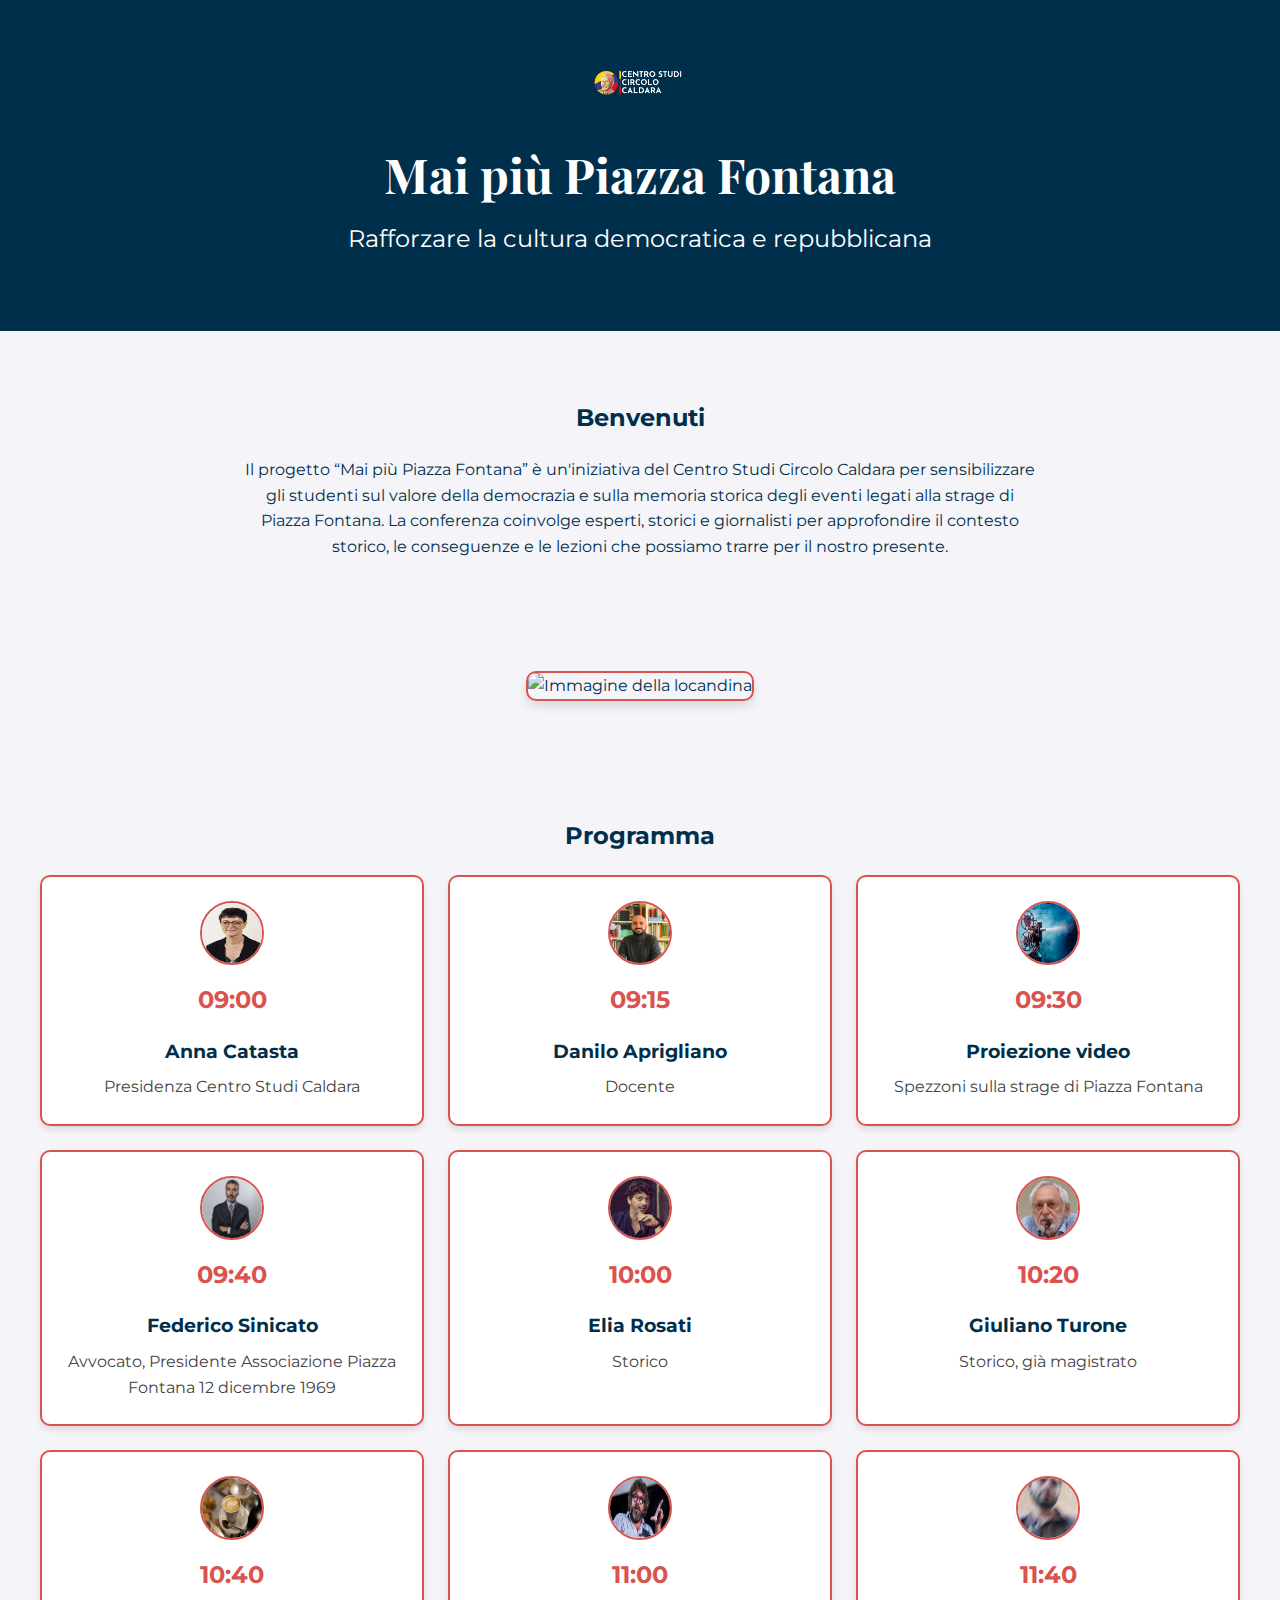
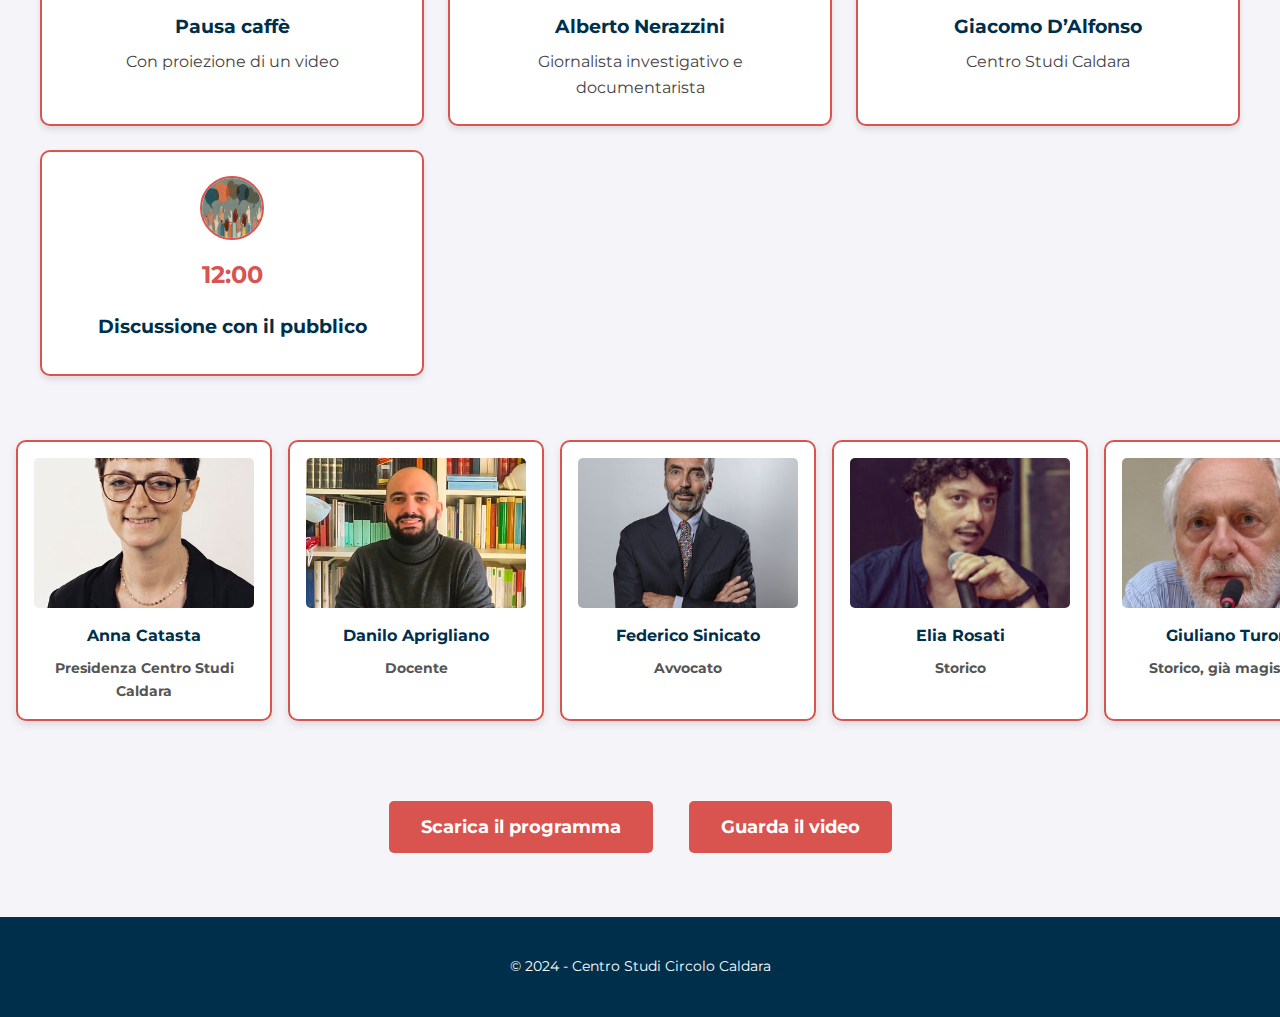
==== docs/index.html @ fbbfc755 "carousel" ====
<!DOCTYPE html>
<html lang="it">
<head>
    <meta charset="UTF-8">
    <meta name="viewport" content="width=device-width, initial-scale=1.0">
    <title>Mai più Piazza Fontana</title>
    <link href="https://fonts.googleapis.com/css2?family=Montserrat:wght@400;700&family=Playfair+Display:wght@400;700&display=swap" rel="stylesheet">
    <link rel="stylesheet" href="style.css">
	<!-- Open Graph Metadata -->
	<meta property="og:title" content="Mai più Piazza Fontana">
	<meta property="og:description" content="Un progetto per rafforzare la memoria storica e la cultura democratica.">
	<meta property="og:image" content="images/immagine%20locandina.png">
	<meta property="og:url" content="https://tuosito.github.io/maipiupiazzafontana/">
	<meta property="og:type" content="website">

	<!-- Twitter Card Metadata -->
	<meta name="twitter:card" content="summary_large_image">
	<meta name="twitter:title" content="Mai più Piazza Fontana">
	<meta name="twitter:description" content="Un progetto per rafforzare la memoria storica e la cultura democratica.">
	<meta name="twitter:image" content="images/immagine%20locandina.png">
	<!-- Favicon -->
	<link rel="icon" href="images/icons/Favicon%20Generator/favicon.ico" type="image/x-icon">
	<link rel="icon" sizes="32x32" href="images/icons/Favicon%20Generator/favicon-32x32.png">
	<link rel="icon" sizes="16x16" href="images/icons/Favicon%20Generator/favicon-16x16.png">
	<link rel="apple-touch-icon" href="images/icons/Favicon%20Generator/apple-touch-icon.png">
	<link rel="manifest" href="images/icons/Favicon%20Generator/site.webmanifest">
</head>
<body>
    <header class="hero">
        <div class="hero-content">
            <a href="https://www.circolocaldara.it/" target="_blank">
                <img src="images/logo-bianco.png" alt="Logo Circolo Caldara" class="logo">
            </a>
            <h1>Mai più Piazza Fontana</h1>
            <p>Rafforzare la cultura democratica e repubblicana</p>
        </div>
    </header>

    <main>
		<section class="introduction">
		    <h2>Benvenuti</h2>
		    <p>
		        Il progetto “Mai più Piazza Fontana” è un'iniziativa del Centro Studi Circolo Caldara 
		        per sensibilizzare gli studenti sul valore della democrazia e sulla memoria storica 
		        degli eventi legati alla strage di Piazza Fontana. La conferenza coinvolge esperti, 
		        storici e giornalisti per approfondire il contesto storico, le conseguenze e le lezioni 
		        che possiamo trarre per il nostro presente.
		    </p>
		</section>

		<section class="locandina-section">
		    <div class="locandina-container">
		        <img src="images/immagine%20locandina.png" alt="Immagine della locandina" class="locandina">
		    </div>
		</section>

		<section class="programma-section">
		    <h2>Programma</h2>
		    <div class="programma-grid">
		        <div class="programma-item">
		            <img src="images/icons/anna-catasta.jpg" alt="Anna Catasta" class="programma-icon">
		            <div class="ora">09:00</div>
		            <strong>Anna Catasta</strong>
		            <p>Presidenza Centro Studi Caldara</p>
		        </div>
		        <div class="programma-item">
		            <img src="images/icons/danilo-aprigliano.jpg" alt="Danilo Aprigliano" class="programma-icon">
		            <div class="ora">09:15</div>
		            <strong>Danilo Aprigliano</strong>
		            <p>Docente</p>
		        </div>
		        <div class="programma-item">
		            <img src="images/icons/proiezione video.jpg" alt="Proiezione video" class="programma-icon">
		            <div class="ora">09:30</div>
		            <strong>Proiezione video</strong>
		            <p>Spezzoni sulla strage di Piazza Fontana</p>
		        </div>
		        <div class="programma-item">
		            <img src="images/icons/federico-sinicato.jpg" alt="Federico Sinicato" class="programma-icon">
		            <div class="ora">09:40</div>
		            <strong>Federico Sinicato</strong>
		            <p>Avvocato, Presidente Associazione Piazza Fontana 12 dicembre 1969</p>
		        </div>
		        <div class="programma-item">
		            <img src="images/icons/elia-rosati.jpeg" alt="Elia Rosati" class="programma-icon">
		            <div class="ora">10:00</div>
		            <strong>Elia Rosati</strong>
		            <p>Storico</p>
		        </div>
		        <div class="programma-item">
		            <img src="images/icons/giuliano-turone.png" alt="Giuliano Turone" class="programma-icon">
		            <div class="ora">10:20</div>
		            <strong>Giuliano Turone</strong>
		            <p>Storico, già magistrato</p>
		        </div>
		        <div class="programma-item">
		            <img src="images/icons/pausa-caffè.webp" alt="Pausa caffè" class="programma-icon">
		            <div class="ora">10:40</div>
		            <strong>Pausa caffè</strong>
		            <p>Con proiezione di un video</p>
		        </div>
		        <div class="programma-item">
		            <img src="images/icons/alberto-nerazzini.jpg" alt="Alberto Nerazzini" class="programma-icon">
		            <div class="ora">11:00</div>
		            <strong>Alberto Nerazzini</strong>
		            <p>Giornalista investigativo e documentarista</p>
		        </div>
		        <div class="programma-item">
		            <img src="images/icons/giacomo-dalfonso.jpg" alt="Giacomo D’Alfonso" class="programma-icon">
		            <div class="ora">11:40</div>
		            <strong>Giacomo D’Alfonso</strong>
		            <p>Centro Studi Caldara</p>
		        </div>
		        <div class="programma-item">
		            <img src="images/icons/discussione.jpg" alt="Discussione con il pubblico" class="programma-icon">
		            <div class="ora">12:00</div>
		            <strong>Discussione con il pubblico</strong>
		        </div>
		    </div>
		</section>
		
		<div class="scroll-stack" id="carousel">
		  <div class="item">
		    <figure>
		      <img src="images/icons/anna-catasta.jpg" alt="Anna Catasta">
		      <figcaption>
		        Anna Catasta<br><span>Presidenza Centro Studi Caldara</span>
		        <p class="bio">Attiva promotrice di iniziative culturali, è impegnata nella memoria storica e nella valorizzazione del patrimonio democratico. È presidente del Centro Studi Caldara, dove coordina progetti educativi legati ai valori costituzionali.</p>
		      </figcaption>
		    </figure>
		  </div>
		  <div class="item">
		    <figure>
		      <img src="images/icons/danilo-aprigliano.jpg" alt="Danilo Aprigliano">
		      <figcaption>
		        Danilo Aprigliano<br><span>Docente</span>
		        <p class="bio">Autore, insegnante e specialista in Web & Digital Humanities. Ha conseguito un dottorato in Filologia Romanza e un master in Public History. Collabora con la Fondazione Giangiacomo Feltrinelli nel settore del web e dell’istruzione digitale.</p>
		      </figcaption>
		    </figure>
		  </div>
		  <div class="item">
		    <figure>
		      <img src="images/icons/federico-sinicato.jpg" alt="Federico Sinicato">
		      <figcaption>
		        Federico Sinicato<br><span>Avvocato</span>
		        <p class="bio">Avvocato penalista e presidente dell'Associazione Piazza Fontana 12 dicembre 1969, impegnato nella difesa della memoria storica e nella sensibilizzazione sui diritti umani.</p>
		      </figcaption>
		    </figure>
		  </div>
		  <div class="item">
		    <figure>
		      <img src="images/icons/elia-rosati.jpeg" alt="Elia Rosati">
		      <figcaption>
		        Elia Rosati<br><span>Storico</span>
		        <p class="bio">Storico e ricercatore, specializzato nello studio dei movimenti politici italiani del Novecento, con un focus sul neofascismo e sull'estrema destra. Autore di saggi e analisi sui rischi per la democrazia.</p>
		      </figcaption>
		    </figure>
		  </div>
		  <div class="item">
		    <figure>
		      <img src="images/icons/giuliano-turone.png" alt="Giuliano Turone">
		      <figcaption>
		        Giuliano Turone<br><span>Storico, già magistrato</span>
		        <p class="bio">Ex magistrato e storico, noto per le sue indagini sul terrorismo e sulla criminalità organizzata. Autore di numerosi saggi sulla storia contemporanea italiana.</p>
		      </figcaption>
		    </figure>
		  </div>
		  <div class="item">
		    <figure>
		      <img src="images/icons/alberto-nerazzini.jpg" alt="Alberto Nerazzini">
		      <figcaption>
		        Alberto Nerazzini<br><span>Giornalista investigativo</span>
		        <p class="bio">Giornalista investigativo e documentarista, autore di inchieste su temi di cronaca, politica e società. Collaboratore di alcune delle principali testate italiane.</p>
		      </figcaption>
		    </figure>
		  </div>
		</div>

        <section class="cta-section">
            <a href="file/programma.pdf" class="button">Scarica il programma</a>
            <a href="videos/video-introduzione.mp4" class="button">Guarda il video</a>
        </section>
    </main>

    <footer>
        <p>&copy; 2024 - Centro Studi Circolo Caldara</p>
    </footer>
	<script src="scripts/carousel.js"></script>
</body>
</html>
---- docs/style.css ----
/* Global styles */
body {
    font-family: 'Montserrat', sans-serif;
    background-color: #F4F4F9;
    color: #002F4B;
    margin: 0;
    padding: 0;
    line-height: 1.6;
}

/* Hero Section */
.hero {
    background-color: #002F4B;
    color: white;
    text-align: center;
    padding: 4rem 1rem;
}

.hero-content {
    max-width: 800px;
    margin: 0 auto;
}

.logo {
    width: 100px;
    height: auto;
    margin-bottom: 1rem;
}

.hero h1 {
    font-size: 3rem;
    margin: 0.5rem 0;
    font-family: 'Playfair Display', serif;
}

.hero p {
    font-size: 1.5rem;
    margin: 0.5rem 0;
    font-weight: 400;
}

/* Introduction Section */
.introduction {
    text-align: center;
    padding: 3rem 1rem;
    max-width: 800px;
    margin: 0 auto;
}

/* Locandina Section */
.locandina-section {
    text-align: center;
    padding: 3rem 1rem;
}

.locandina {
    max-width: 350px;
    height: auto;
    border: 2px solid #D9534F;
    border-radius: 10px;
    box-shadow: 0 6px 10px rgba(0, 0, 0, 0.1);
}

/* Programma Section */
.programma-section {
    text-align: center;
    padding: 3rem 1rem;
    max-width: 1200px;
    margin: 0 auto;
}

.programma-grid {
    display: grid;
    grid-template-columns: repeat(auto-fit, minmax(300px, 1fr)); /* Box uniformi */
    gap: 1.5rem;
}

.programma-item {
    display: flex;
    align-items: center;
    flex-direction: column;
    background-color: #FFFFFF;
    padding: 1.5rem;
    border: 2px solid #D9534F;
    border-radius: 10px;
    box-shadow: 0 4px 6px rgba(0, 0, 0, 0.1);
    text-align: center;
}

.programma-icon {
    width: 60px;
    height: 60px;
    border-radius: 50%;
    margin-bottom: 1rem;
    border: 2px solid #D9534F;
}

.ora {
    font-size: 1.5rem;
    font-weight: bold;
    color: #D9534F;
    margin-bottom: 1rem;
}

.programma-item strong {
    display: block;
    font-size: 1.2rem;
    margin-bottom: 0.5rem;
}

.programma-item p {
    margin: 0;
    font-size: 1rem;
    color: #444;
}

/* CTA Section */
.cta-section {
    text-align: center;
    padding: 3rem 1rem;
}

.cta-section .button {
    display: inline-block;
    margin: 1rem;
    background-color: #D9534F;
    color: white;
    padding: 0.75rem 2rem;
    border-radius: 5px;
    font-weight: bold;
    text-decoration: none;
    font-size: 1.1rem;
    transition: background-color 0.3s;
}

.cta-section .button:hover {
    background-color: #C9302C;
}

/* Footer */
footer {
    background-color: #002F4B;
    color: white;
    text-align: center;
    padding: 1.5rem;
    font-size: 0.9rem;
}
@keyframes slide-in {
  from {
    transform: translateX(-100cqi) scale(0.75);
  }
}

.scroll-stack {
  display: flex;
  gap: 1rem; /* Riduce la distanza tra le cards */
  overflow-x: auto;
  scroll-snap-type: x mandatory;
  padding: 1rem;
  scroll-padding-inline: 1rem;
}

.scroll-stack .item {
  flex: 0 0 auto; /* Ogni card ha larghezza fissa */
  scroll-snap-align: start;
  background-color: #FFFFFF; /* Bianco per contrasto */
  border: 2px solid #D9534F; /* Bordo rosso in linea con la locandina */
  border-radius: 10px;
  box-shadow: 0 4px 8px rgba(0, 0, 0, 0.1); /* Leggera ombra per un effetto 3D */
  width: 220px;
  text-align: center;
  padding: 1rem;
}

.scroll-stack figure {
  margin: 0;
}

.scroll-stack img {
  width: 100%;
  height: 150px;
  object-fit: cover; /* Adatta l'immagine senza deformarla */
  border-radius: 5px;
  margin-bottom: 0.5rem;
}

.scroll-stack figcaption {
  font-size: 1rem;
  font-weight: bold;
  color: #002F4B; /* Blu scuro */
}

.scroll-stack figcaption {
  font-size: 1rem;
  font-weight: bold;
  color: #002F4B;
  position: relative; /* Necessario per posizionare la bio */
}

.scroll-stack figcaption span {
  display: block;
  font-size: 0.9rem;
  color: #555;
  margin-top: 0.5rem;
}

.scroll-stack figcaption .bio {
  display: none; /* Nascondi la bio di default */
  position: absolute;
  bottom: -80px; /* Posiziona la bio sotto il testo */
  left: 50%;
  transform: translateX(-50%);
  width: 100%;
  background-color: rgba(0, 47, 75, 0.9); /* Sfondo semitrasparente blu scuro */
  color: white;
  font-size: 0.8rem;
  padding: 0.5rem;
  border-radius: 5px;
  box-shadow: 0 4px 8px rgba(0, 0, 0, 0.2);
  opacity: 0;
  transition: opacity 0.3s ease, bottom 0.3s ease;
  z-index: 10;
}

.scroll-stack figcaption:hover .bio {
  display: block; /* Mostra la bio al passaggio del mouse */
  opacity: 1;
  bottom: -100px; /* Muove leggermente la bio per un effetto dinamico */
}
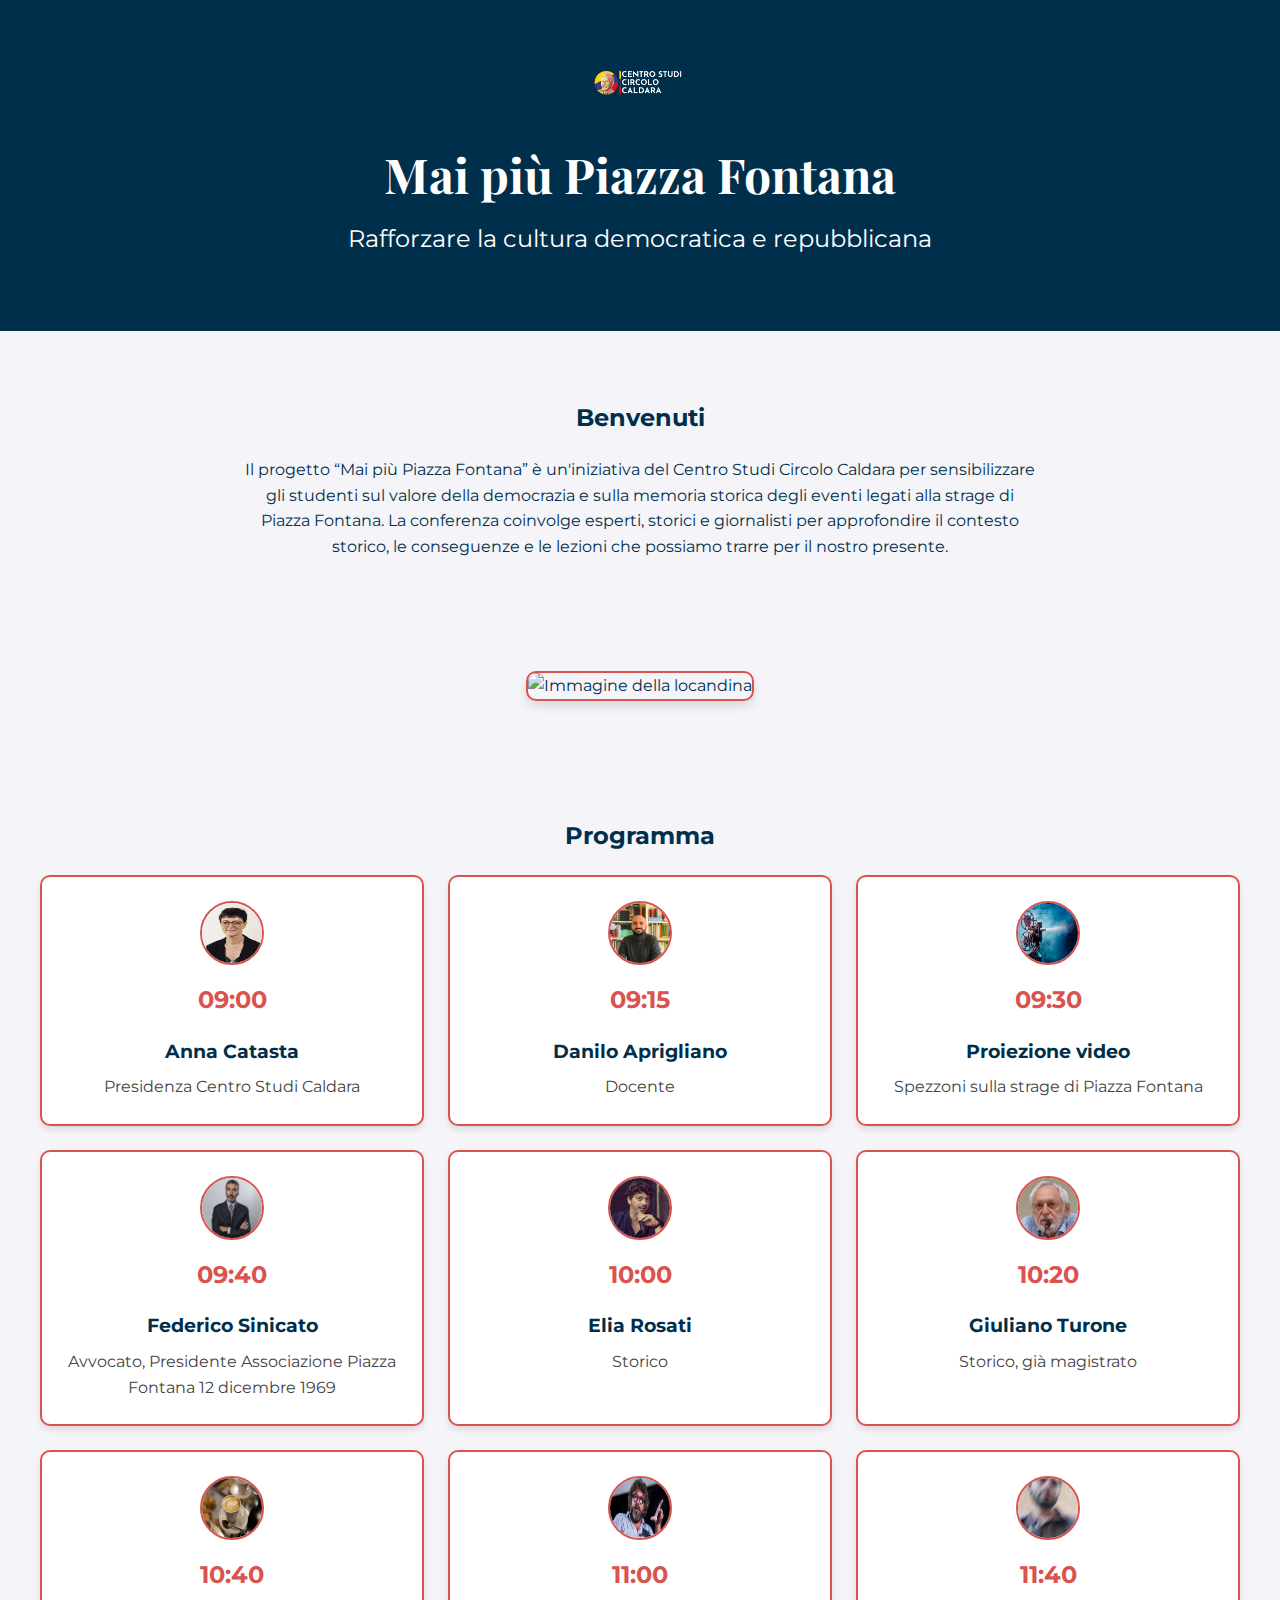
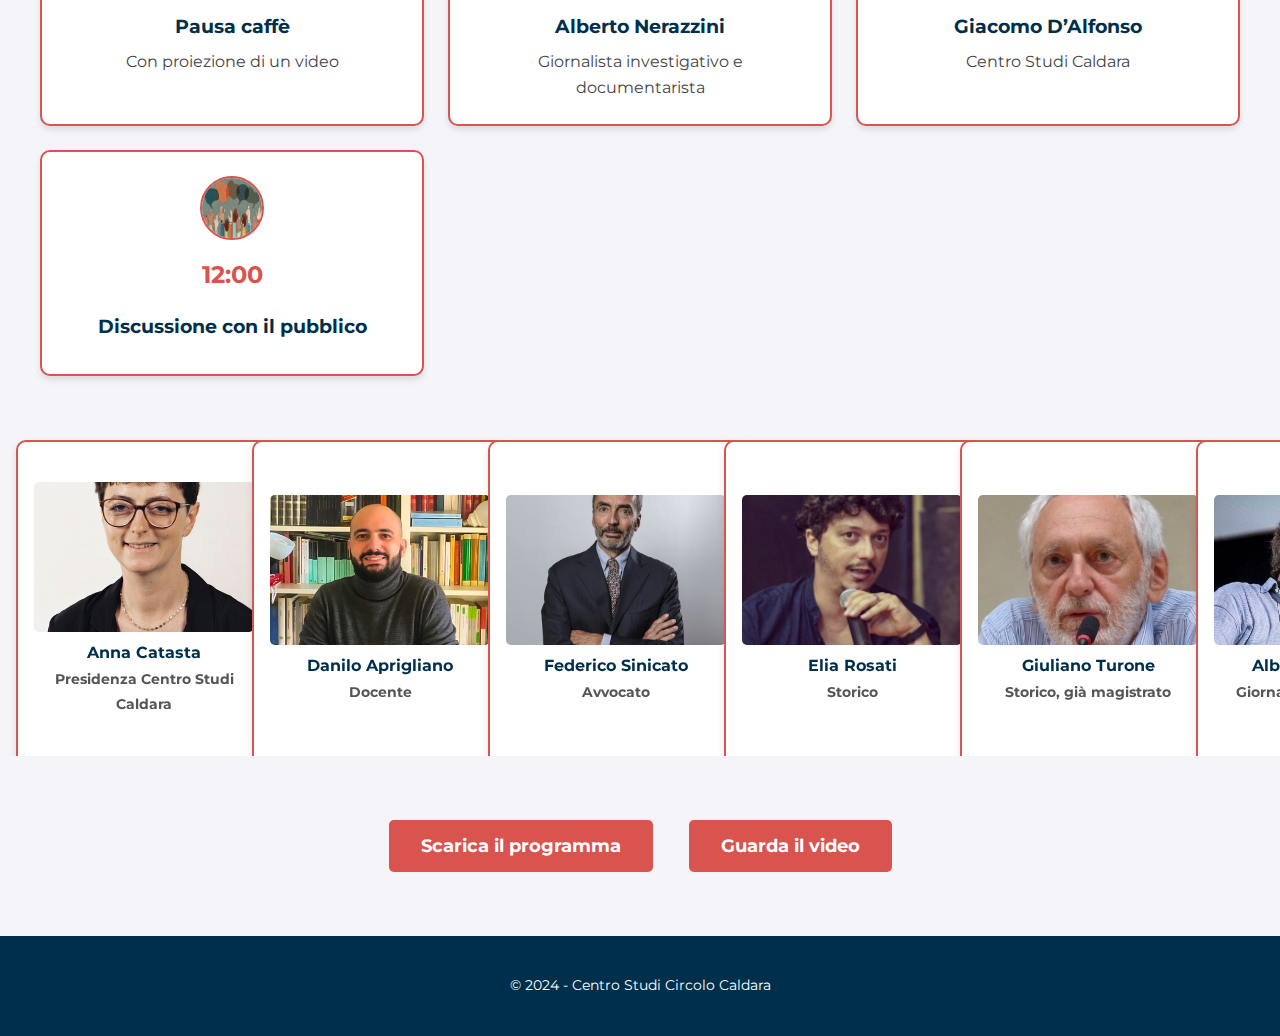
==== commit 19602919: "card rotate" ====
--- a/docs/index.html
+++ b/docs/index.html
@@ -121,58 +121,70 @@
 		
 		<div class="scroll-stack" id="carousel">
 		  <div class="item">
-		    <figure>
-		      <img src="images/icons/anna-catasta.jpg" alt="Anna Catasta">
-		      <figcaption>
-		        Anna Catasta<br><span>Presidenza Centro Studi Caldara</span>
-		        <p class="bio">Attiva promotrice di iniziative culturali, è impegnata nella memoria storica e nella valorizzazione del patrimonio democratico. È presidente del Centro Studi Caldara, dove coordina progetti educativi legati ai valori costituzionali.</p>
-		      </figcaption>
-		    </figure>
-		  </div>
-		  <div class="item">
-		    <figure>
-		      <img src="images/icons/danilo-aprigliano.jpg" alt="Danilo Aprigliano">
-		      <figcaption>
-		        Danilo Aprigliano<br><span>Docente</span>
-		        <p class="bio">Autore, insegnante e specialista in Web & Digital Humanities. Ha conseguito un dottorato in Filologia Romanza e un master in Public History. Collabora con la Fondazione Giangiacomo Feltrinelli nel settore del web e dell’istruzione digitale.</p>
-		      </figcaption>
-		    </figure>
-		  </div>
-		  <div class="item">
-		    <figure>
-		      <img src="images/icons/federico-sinicato.jpg" alt="Federico Sinicato">
-		      <figcaption>
-		        Federico Sinicato<br><span>Avvocato</span>
-		        <p class="bio">Avvocato penalista e presidente dell'Associazione Piazza Fontana 12 dicembre 1969, impegnato nella difesa della memoria storica e nella sensibilizzazione sui diritti umani.</p>
-		      </figcaption>
-		    </figure>
-		  </div>
-		  <div class="item">
-		    <figure>
-		      <img src="images/icons/elia-rosati.jpeg" alt="Elia Rosati">
-		      <figcaption>
-		        Elia Rosati<br><span>Storico</span>
-		        <p class="bio">Storico e ricercatore, specializzato nello studio dei movimenti politici italiani del Novecento, con un focus sul neofascismo e sull'estrema destra. Autore di saggi e analisi sui rischi per la democrazia.</p>
-		      </figcaption>
-		    </figure>
-		  </div>
-		  <div class="item">
-		    <figure>
-		      <img src="images/icons/giuliano-turone.png" alt="Giuliano Turone">
-		      <figcaption>
-		        Giuliano Turone<br><span>Storico, già magistrato</span>
-		        <p class="bio">Ex magistrato e storico, noto per le sue indagini sul terrorismo e sulla criminalità organizzata. Autore di numerosi saggi sulla storia contemporanea italiana.</p>
-		      </figcaption>
-		    </figure>
-		  </div>
-		  <div class="item">
-		    <figure>
-		      <img src="images/icons/alberto-nerazzini.jpg" alt="Alberto Nerazzini">
-		      <figcaption>
-		        Alberto Nerazzini<br><span>Giornalista investigativo</span>
-		        <p class="bio">Giornalista investigativo e documentarista, autore di inchieste su temi di cronaca, politica e società. Collaboratore di alcune delle principali testate italiane.</p>
-		      </figcaption>
-		    </figure>
+		    <div class="card">
+		      <div class="card-front">
+		        <img src="images/icons/anna-catasta.jpg" alt="Anna Catasta">
+		        <p>Anna Catasta<br><span>Presidenza Centro Studi Caldara</span></p>
+		      </div>
+		      <div class="card-back">
+		        <p>Anna Catasta è attiva promotrice di iniziative culturali, impegnata nella memoria storica e nella valorizzazione del patrimonio democratico. Presidente del Centro Studi Caldara.</p>
+		      </div>
+		    </div>
+		  </div>
+		  <div class="item">
+		    <div class="card">
+		      <div class="card-front">
+		        <img src="images/icons/danilo-aprigliano.jpg" alt="Danilo Aprigliano">
+		        <p>Danilo Aprigliano<br><span>Docente</span></p>
+		      </div>
+		      <div class="card-back">
+		        <p>Autore, insegnante e specialista in Web & Digital Humanities. Ha conseguito un dottorato in Filologia Romanza e un master in Public History.</p>
+		      </div>
+		    </div>
+		  </div>
+		  <div class="item">
+		    <div class="card">
+		      <div class="card-front">
+		        <img src="images/icons/federico-sinicato.jpg" alt="Federico Sinicato">
+		        <p>Federico Sinicato<br><span>Avvocato</span></p>
+		      </div>
+		      <div class="card-back">
+		        <p>Avvocato penalista e presidente dell'Associazione Piazza Fontana 12 dicembre 1969, impegnato nella difesa della memoria storica e nella sensibilizzazione sui diritti umani.</p>
+		      </div>
+		    </div>
+		  </div>
+		  <div class="item">
+		    <div class="card">
+		      <div class="card-front">
+		        <img src="images/icons/elia-rosati.jpeg" alt="Elia Rosati">
+		        <p>Elia Rosati<br><span>Storico</span></p>
+		      </div>
+		      <div class="card-back">
+		        <p>Storico e ricercatore, specializzato nello studio dei movimenti politici italiani del Novecento, con un focus sul neofascismo e sull'estrema destra. Autore di saggi e analisi sui rischi per la democrazia.</p>
+		      </div>
+		    </div>
+		  </div>
+		  <div class="item">
+		    <div class="card">
+		      <div class="card-front">
+		        <img src="images/icons/giuliano-turone.png" alt="Giuliano Turone">
+		        <p>Giuliano Turone<br><span>Storico, già magistrato</span></p>
+		      </div>
+		      <div class="card-back">
+		        <p>Ex magistrato e storico, noto per le sue indagini sul terrorismo e sulla criminalità organizzata. Autore di numerosi saggi sulla storia contemporanea italiana.</p>
+		      </div>
+		    </div>
+		  </div>
+		  <div class="item">
+		    <div class="card">
+		      <div class="card-front">
+		        <img src="images/icons/alberto-nerazzini.jpg" alt="Alberto Nerazzini">
+		        <p>Alberto Nerazzini<br><span>Giornalista investigativo</span></p>
+		      </div>
+		      <div class="card-back">
+		        <p>Giornalista investigativo e documentarista, autore di inchieste su temi di cronaca, politica e società. Collaboratore di alcune delle principali testate italiane.</p>
+		      </div>
+		    </div>
 		  </div>
 		</div>
 
--- a/docs/style.css
+++ b/docs/style.css
@@ -160,70 +160,70 @@
   scroll-padding-inline: 1rem;
 }
 
-.scroll-stack .item {
-  flex: 0 0 auto; /* Ogni card ha larghezza fissa */
+.item {
+  flex: 0 0 auto;
   scroll-snap-align: start;
-  background-color: #FFFFFF; /* Bianco per contrasto */
-  border: 2px solid #D9534F; /* Bordo rosso in linea con la locandina */
+}
+
+.card {
+  position: relative;
+  width: 220px;
+  height: 300px;
+  perspective: 1000px; /* Aggiunge profondità 3D */
+}
+
+.card-front, .card-back {
+  position: absolute;
+  width: 100%;
+  height: 100%;
+  backface-visibility: hidden; /* Nasconde il lato posteriore */
   border-radius: 10px;
-  box-shadow: 0 4px 8px rgba(0, 0, 0, 0.1); /* Leggera ombra per un effetto 3D */
-  width: 220px;
+  box-shadow: 0 4px 8px rgba(0, 0, 0, 0.1);
+  display: flex;
+  flex-direction: column;
+  align-items: center;
+  justify-content: center;
   text-align: center;
   padding: 1rem;
-}
-
-.scroll-stack figure {
-  margin: 0;
-}
-
-.scroll-stack img {
+  transition: transform 0.6s ease-in-out;
+}
+
+.card-front {
+  background-color: #FFFFFF;
+  border: 2px solid #D9534F;
+}
+
+.card-front img {
   width: 100%;
   height: 150px;
-  object-fit: cover; /* Adatta l'immagine senza deformarla */
+  object-fit: cover;
   border-radius: 5px;
-  margin-bottom: 0.5rem;
-}
-
-.scroll-stack figcaption {
+}
+
+.card-front p {
   font-size: 1rem;
+  color: #002F4B;
   font-weight: bold;
-  color: #002F4B; /* Blu scuro */
-}
-
-.scroll-stack figcaption {
-  font-size: 1rem;
-  font-weight: bold;
-  color: #002F4B;
-  position: relative; /* Necessario per posizionare la bio */
-}
-
-.scroll-stack figcaption span {
-  display: block;
+  margin-top: 0.5rem;
+}
+
+.card-front span {
   font-size: 0.9rem;
   color: #555;
-  margin-top: 0.5rem;
-}
-
-.scroll-stack figcaption .bio {
-  display: none; /* Nascondi la bio di default */
-  position: absolute;
-  bottom: -80px; /* Posiziona la bio sotto il testo */
-  left: 50%;
-  transform: translateX(-50%);
-  width: 100%;
-  background-color: rgba(0, 47, 75, 0.9); /* Sfondo semitrasparente blu scuro */
+}
+
+.card-back {
+  background-color: #D9534F;
   color: white;
-  font-size: 0.8rem;
-  padding: 0.5rem;
-  border-radius: 5px;
-  box-shadow: 0 4px 8px rgba(0, 0, 0, 0.2);
-  opacity: 0;
-  transition: opacity 0.3s ease, bottom 0.3s ease;
-  z-index: 10;
-}
-
-.scroll-stack figcaption:hover .bio {
-  display: block; /* Mostra la bio al passaggio del mouse */
-  opacity: 1;
-  bottom: -100px; /* Muove leggermente la bio per un effetto dinamico */
+  transform: rotateY(180deg); /* Ruota di 180° */
+  border-radius: 10px;
+  padding: 1rem;
+}
+
+.card:hover .card-front {
+  transform: rotateY(180deg); /* Ruota il fronte verso il retro */
+}
+
+.card:hover .card-back {
+  transform: rotateY(0); /* Mostra il retro */
 }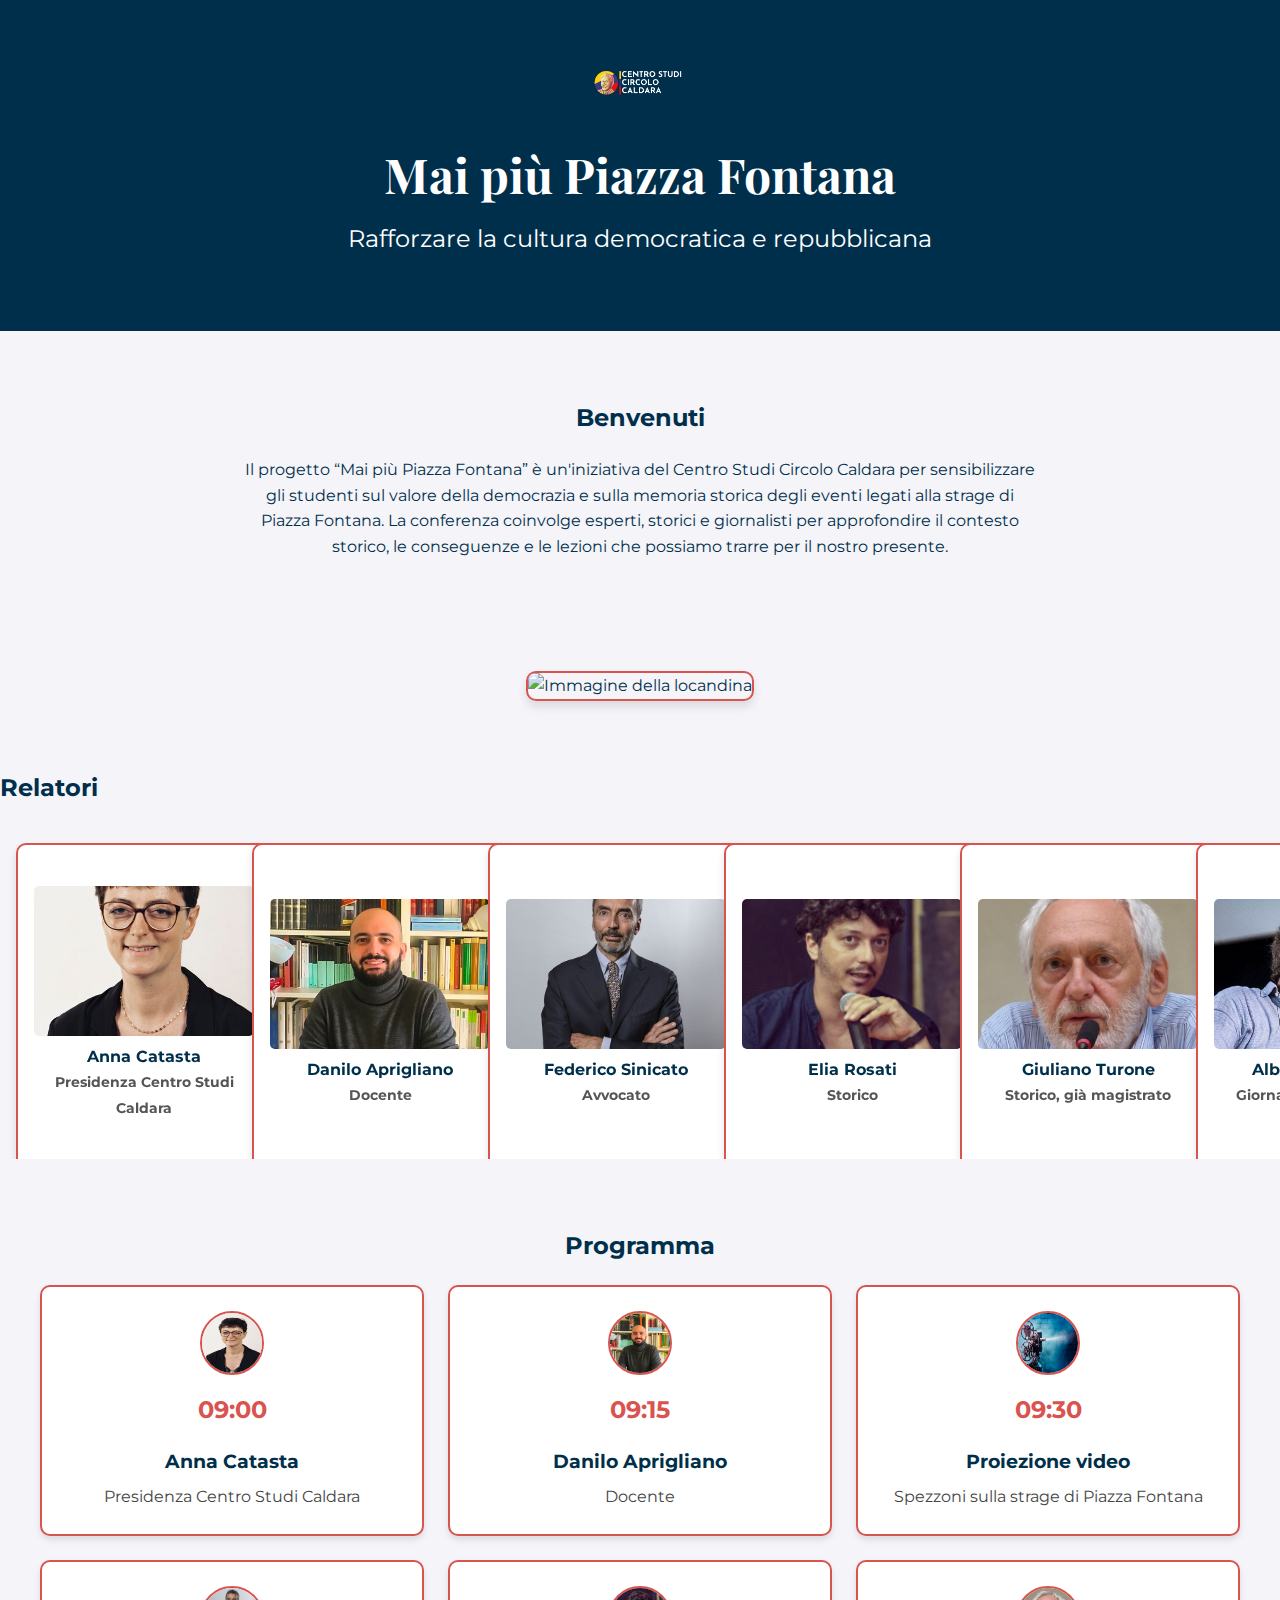
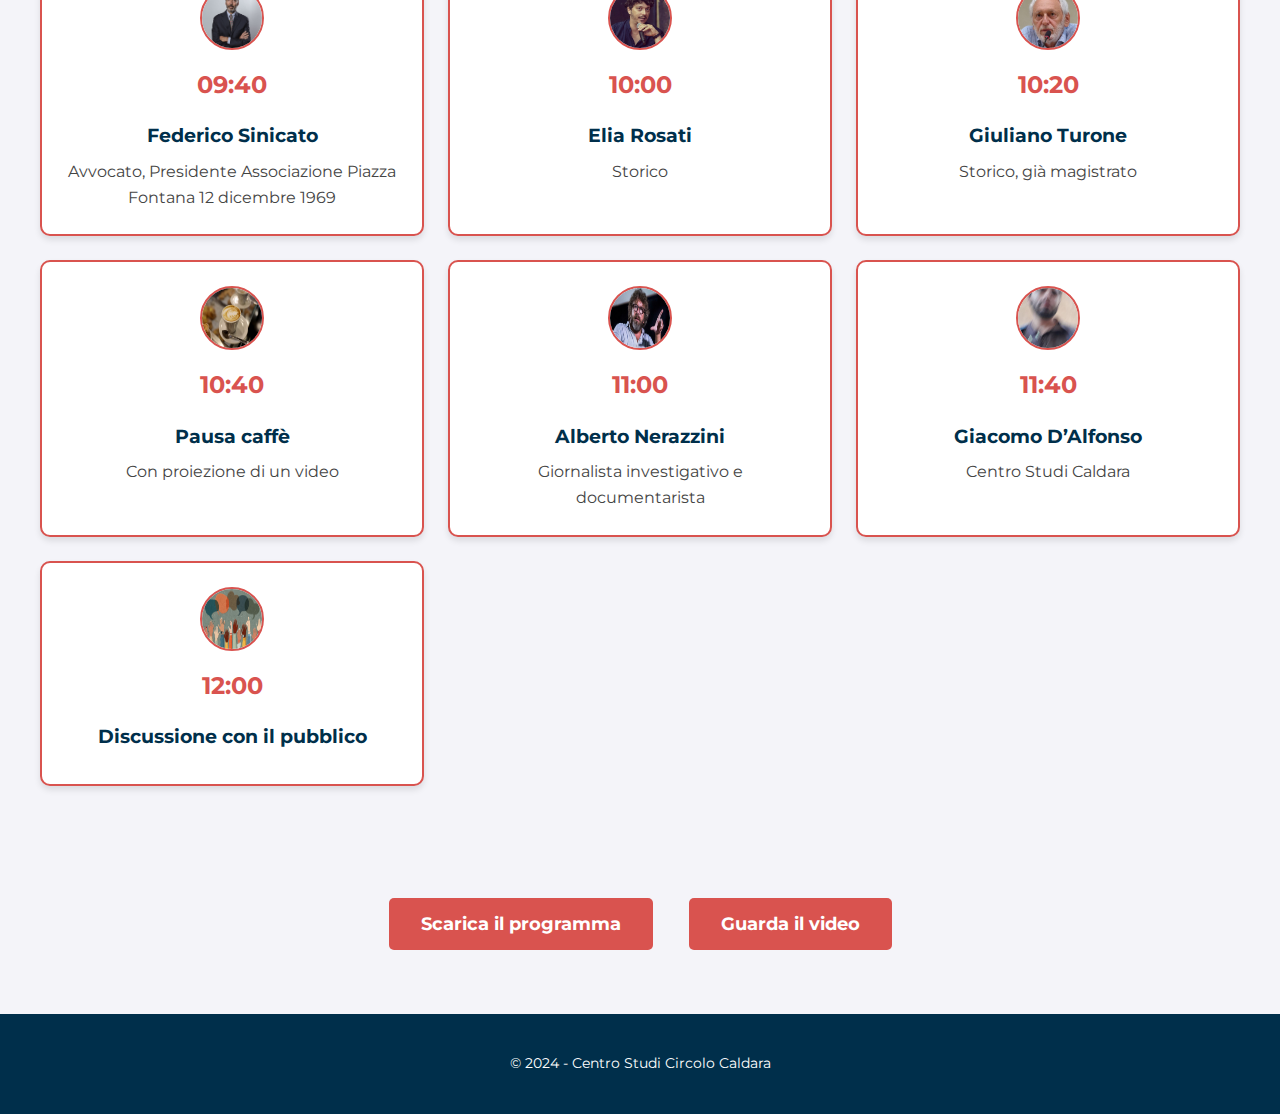
==== commit 41750ca7: "Update index.html" ====
--- a/docs/index.html
+++ b/docs/index.html
@@ -53,6 +53,77 @@
 		        <img src="images/immagine%20locandina.png" alt="Immagine della locandina" class="locandina">
 		    </div>
 		</section>
+		
+		<h2>Relatori</h2>
+		<div class="scroll-stack" id="carousel">
+		  <div class="item">
+		    <div class="card">
+		      <div class="card-front">
+		        <img src="images/icons/anna-catasta.jpg" alt="Anna Catasta">
+		        <p>Anna Catasta<br><span>Presidenza Centro Studi Caldara</span></p>
+		      </div>
+		      <div class="card-back">
+		        <p>Anna Catasta è attiva promotrice di iniziative culturali, impegnata nella memoria storica e nella valorizzazione del patrimonio democratico. Presidente del Centro Studi Caldara.</p>
+		      </div>
+		    </div>
+		  </div>
+		  <div class="item">
+		    <div class="card">
+		      <div class="card-front">
+		        <img src="images/icons/danilo-aprigliano.jpg" alt="Danilo Aprigliano">
+		        <p>Danilo Aprigliano<br><span>Docente</span></p>
+		      </div>
+		      <div class="card-back">
+		        <p>Autore, insegnante e specialista in Web & Digital Humanities. Ha conseguito un dottorato in Filologia Romanza e un master in Public History.</p>
+		      </div>
+		    </div>
+		  </div>
+		  <div class="item">
+		    <div class="card">
+		      <div class="card-front">
+		        <img src="images/icons/federico-sinicato.jpg" alt="Federico Sinicato">
+		        <p>Federico Sinicato<br><span>Avvocato</span></p>
+		      </div>
+		      <div class="card-back">
+		        <p>Avvocato penalista e presidente dell'Associazione Piazza Fontana 12 dicembre 1969, impegnato nella difesa della memoria storica e nella sensibilizzazione sui diritti umani.</p>
+		      </div>
+		    </div>
+		  </div>
+		  <div class="item">
+		    <div class="card">
+		      <div class="card-front">
+		        <img src="images/icons/elia-rosati.jpeg" alt="Elia Rosati">
+		        <p>Elia Rosati<br><span>Storico</span></p>
+		      </div>
+		      <div class="card-back">
+		        <p>Storico e ricercatore, specializzato nello studio dei movimenti politici italiani del Novecento, con un focus sul neofascismo e sull'estrema destra. Autore di saggi e analisi sui rischi per la democrazia.</p>
+		      </div>
+		    </div>
+		  </div>
+		  <div class="item">
+		    <div class="card">
+		      <div class="card-front">
+		        <img src="images/icons/giuliano-turone.png" alt="Giuliano Turone">
+		        <p>Giuliano Turone<br><span>Storico, già magistrato</span></p>
+		      </div>
+		      <div class="card-back">
+		        <p>Ex magistrato e storico, noto per le sue indagini sul terrorismo e sulla criminalità organizzata. Autore di numerosi saggi sulla storia contemporanea italiana.</p>
+		      </div>
+		    </div>
+		  </div>
+		  <div class="item">
+		    <div class="card">
+		      <div class="card-front">
+		        <img src="images/icons/alberto-nerazzini.jpg" alt="Alberto Nerazzini">
+		        <p>Alberto Nerazzini<br><span>Giornalista investigativo</span></p>
+		      </div>
+		      <div class="card-back">
+		        <p>Giornalista investigativo e documentarista, autore di inchieste su temi di cronaca, politica e società. Collaboratore di alcune delle principali testate italiane.</p>
+		      </div>
+		    </div>
+		  </div>
+		</div>
+		
 
 		<section class="programma-section">
 		    <h2>Programma</h2>
@@ -118,75 +189,6 @@
 		        </div>
 		    </div>
 		</section>
-		
-		<div class="scroll-stack" id="carousel">
-		  <div class="item">
-		    <div class="card">
-		      <div class="card-front">
-		        <img src="images/icons/anna-catasta.jpg" alt="Anna Catasta">
-		        <p>Anna Catasta<br><span>Presidenza Centro Studi Caldara</span></p>
-		      </div>
-		      <div class="card-back">
-		        <p>Anna Catasta è attiva promotrice di iniziative culturali, impegnata nella memoria storica e nella valorizzazione del patrimonio democratico. Presidente del Centro Studi Caldara.</p>
-		      </div>
-		    </div>
-		  </div>
-		  <div class="item">
-		    <div class="card">
-		      <div class="card-front">
-		        <img src="images/icons/danilo-aprigliano.jpg" alt="Danilo Aprigliano">
-		        <p>Danilo Aprigliano<br><span>Docente</span></p>
-		      </div>
-		      <div class="card-back">
-		        <p>Autore, insegnante e specialista in Web & Digital Humanities. Ha conseguito un dottorato in Filologia Romanza e un master in Public History.</p>
-		      </div>
-		    </div>
-		  </div>
-		  <div class="item">
-		    <div class="card">
-		      <div class="card-front">
-		        <img src="images/icons/federico-sinicato.jpg" alt="Federico Sinicato">
-		        <p>Federico Sinicato<br><span>Avvocato</span></p>
-		      </div>
-		      <div class="card-back">
-		        <p>Avvocato penalista e presidente dell'Associazione Piazza Fontana 12 dicembre 1969, impegnato nella difesa della memoria storica e nella sensibilizzazione sui diritti umani.</p>
-		      </div>
-		    </div>
-		  </div>
-		  <div class="item">
-		    <div class="card">
-		      <div class="card-front">
-		        <img src="images/icons/elia-rosati.jpeg" alt="Elia Rosati">
-		        <p>Elia Rosati<br><span>Storico</span></p>
-		      </div>
-		      <div class="card-back">
-		        <p>Storico e ricercatore, specializzato nello studio dei movimenti politici italiani del Novecento, con un focus sul neofascismo e sull'estrema destra. Autore di saggi e analisi sui rischi per la democrazia.</p>
-		      </div>
-		    </div>
-		  </div>
-		  <div class="item">
-		    <div class="card">
-		      <div class="card-front">
-		        <img src="images/icons/giuliano-turone.png" alt="Giuliano Turone">
-		        <p>Giuliano Turone<br><span>Storico, già magistrato</span></p>
-		      </div>
-		      <div class="card-back">
-		        <p>Ex magistrato e storico, noto per le sue indagini sul terrorismo e sulla criminalità organizzata. Autore di numerosi saggi sulla storia contemporanea italiana.</p>
-		      </div>
-		    </div>
-		  </div>
-		  <div class="item">
-		    <div class="card">
-		      <div class="card-front">
-		        <img src="images/icons/alberto-nerazzini.jpg" alt="Alberto Nerazzini">
-		        <p>Alberto Nerazzini<br><span>Giornalista investigativo</span></p>
-		      </div>
-		      <div class="card-back">
-		        <p>Giornalista investigativo e documentarista, autore di inchieste su temi di cronaca, politica e società. Collaboratore di alcune delle principali testate italiane.</p>
-		      </div>
-		    </div>
-		  </div>
-		</div>
 
         <section class="cta-section">
             <a href="file/programma.pdf" class="button">Scarica il programma</a>
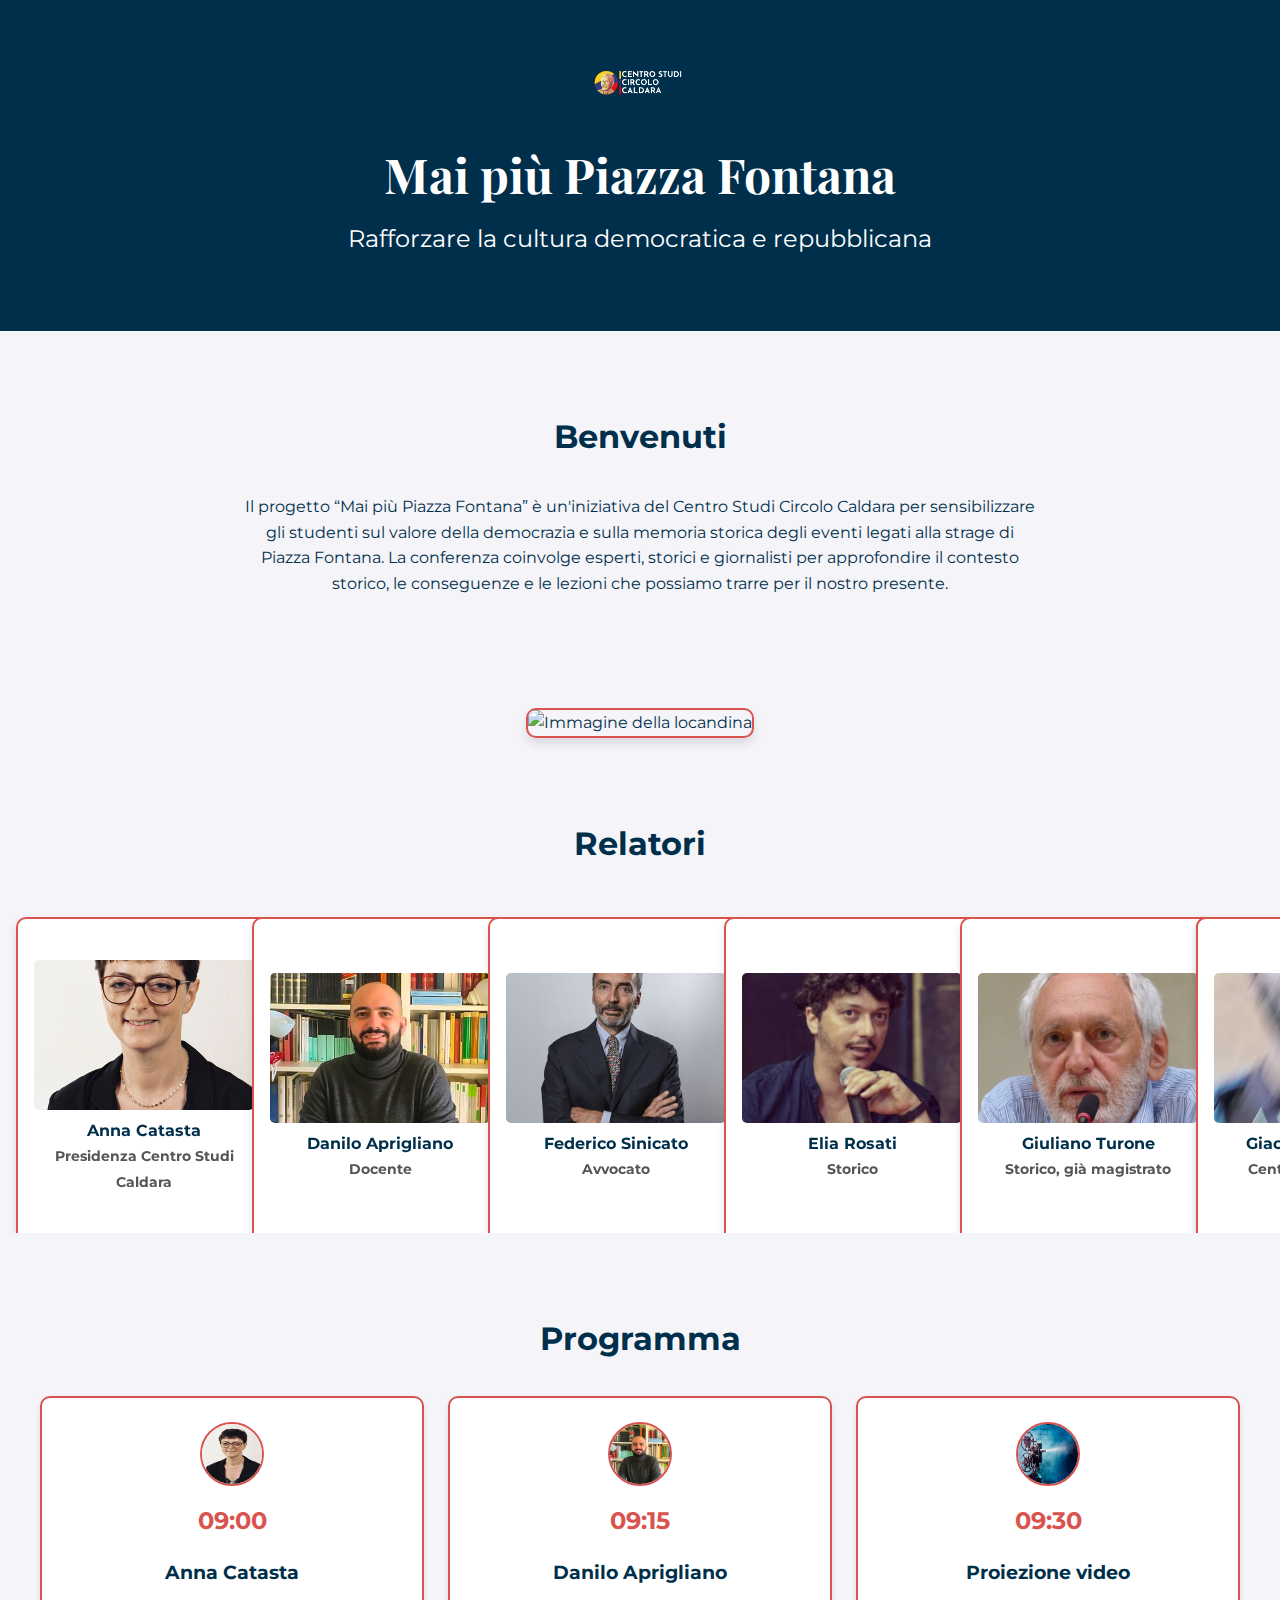
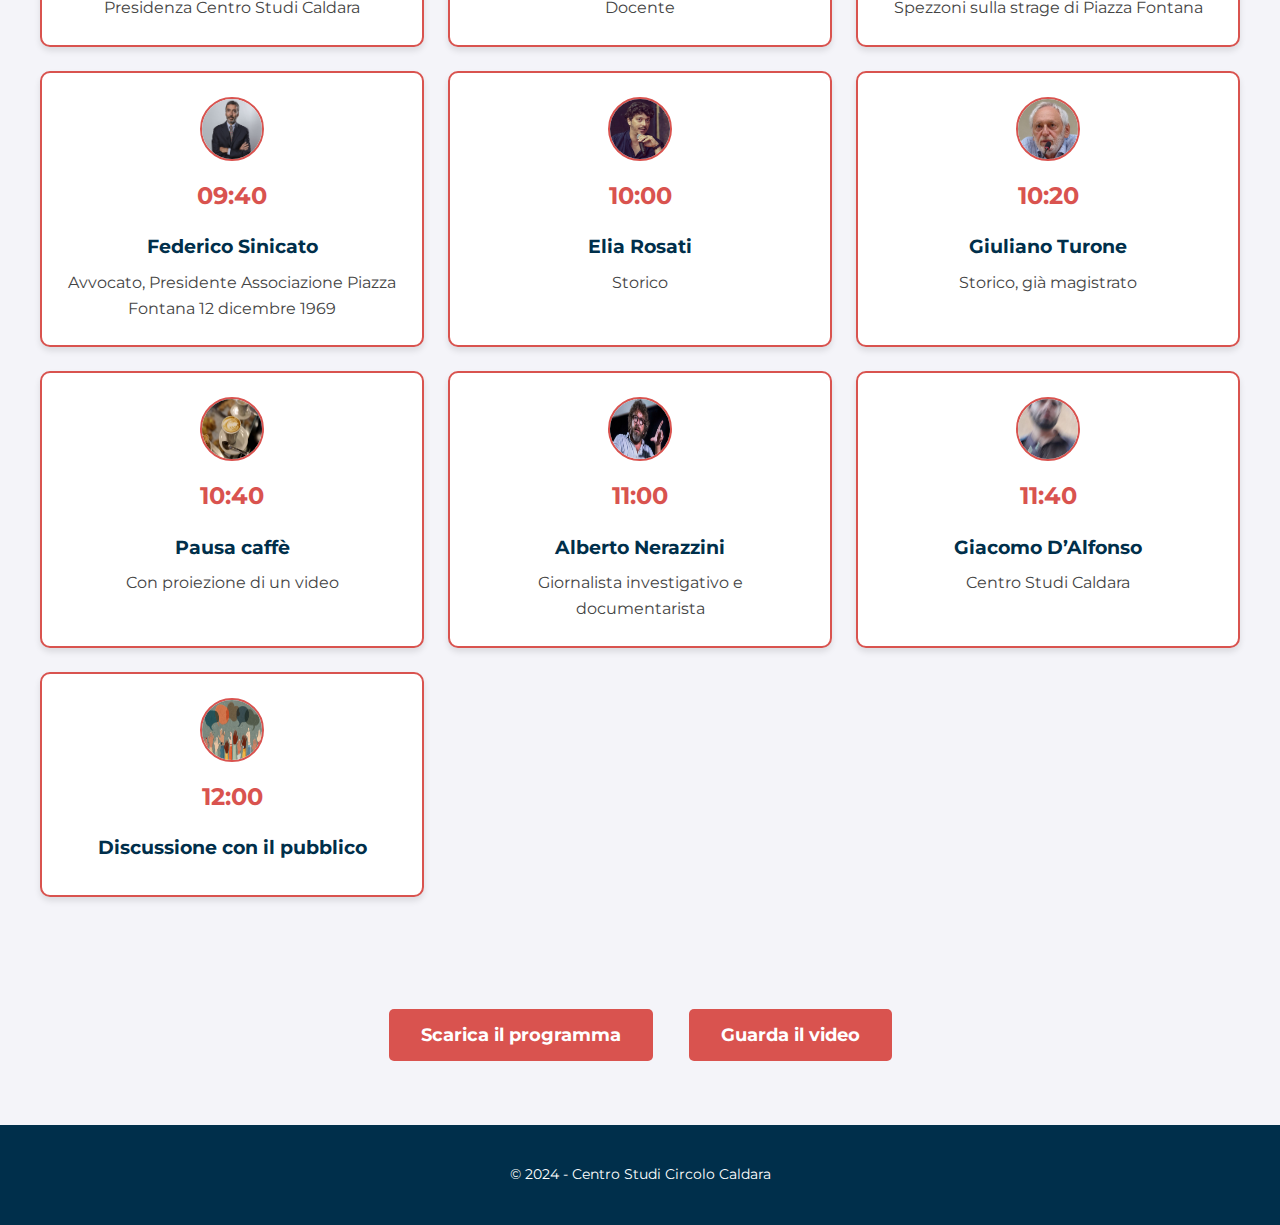
==== commit 7d12edb2: "Update index.html" ====
--- a/docs/index.html
+++ b/docs/index.html
@@ -120,10 +120,20 @@
 		      <div class="card-back">
 		        <p>Giornalista investigativo e documentarista, autore di inchieste su temi di cronaca, politica e società. Collaboratore di alcune delle principali testate italiane.</p>
 		      </div>
-		    </div>
-		  </div>
-		</div>
-		
+			  <div class="item">
+			    <div class="card">
+			      <div class="card-front">
+			        <img src="images/icons/giacomo-dalfonso.jpg" alt="Giacomo D'Alfonso">
+			        <p>Giacomo D'Alfonso<br><span>Centro Studi Caldara</span></p>
+			      </div>
+			      <div class="card-back">
+			        <p>Giacomo D'Alfonso è un membro attivo del Centro Studi Caldara, impegnato nella ricerca storica e nella promozione di iniziative culturali legate alla memoria democratica e alla partecipazione civica.</p>
+			      </div>
+			    </div>
+			  </div>
+		    </div>
+		  </div>
+		</div> <!-- Fine del carousel -->
 
 		<section class="programma-section">
 		    <h2>Programma</h2>
--- a/docs/style.css
+++ b/docs/style.css
@@ -226,4 +226,11 @@
 
 .card:hover .card-back {
   transform: rotateY(0); /* Mostra il retro */
+}
+h2 {
+  text-align: center; /* Allinea il testo al centro */
+  font-size: 2rem; /* Dimensione del carattere */
+  margin: 2rem 0; /* Aggiunge spazio sopra e sotto il titolo */
+  color: #002F4B; /* Colore del testo in linea con la palette */
+  font-weight: bold;
 }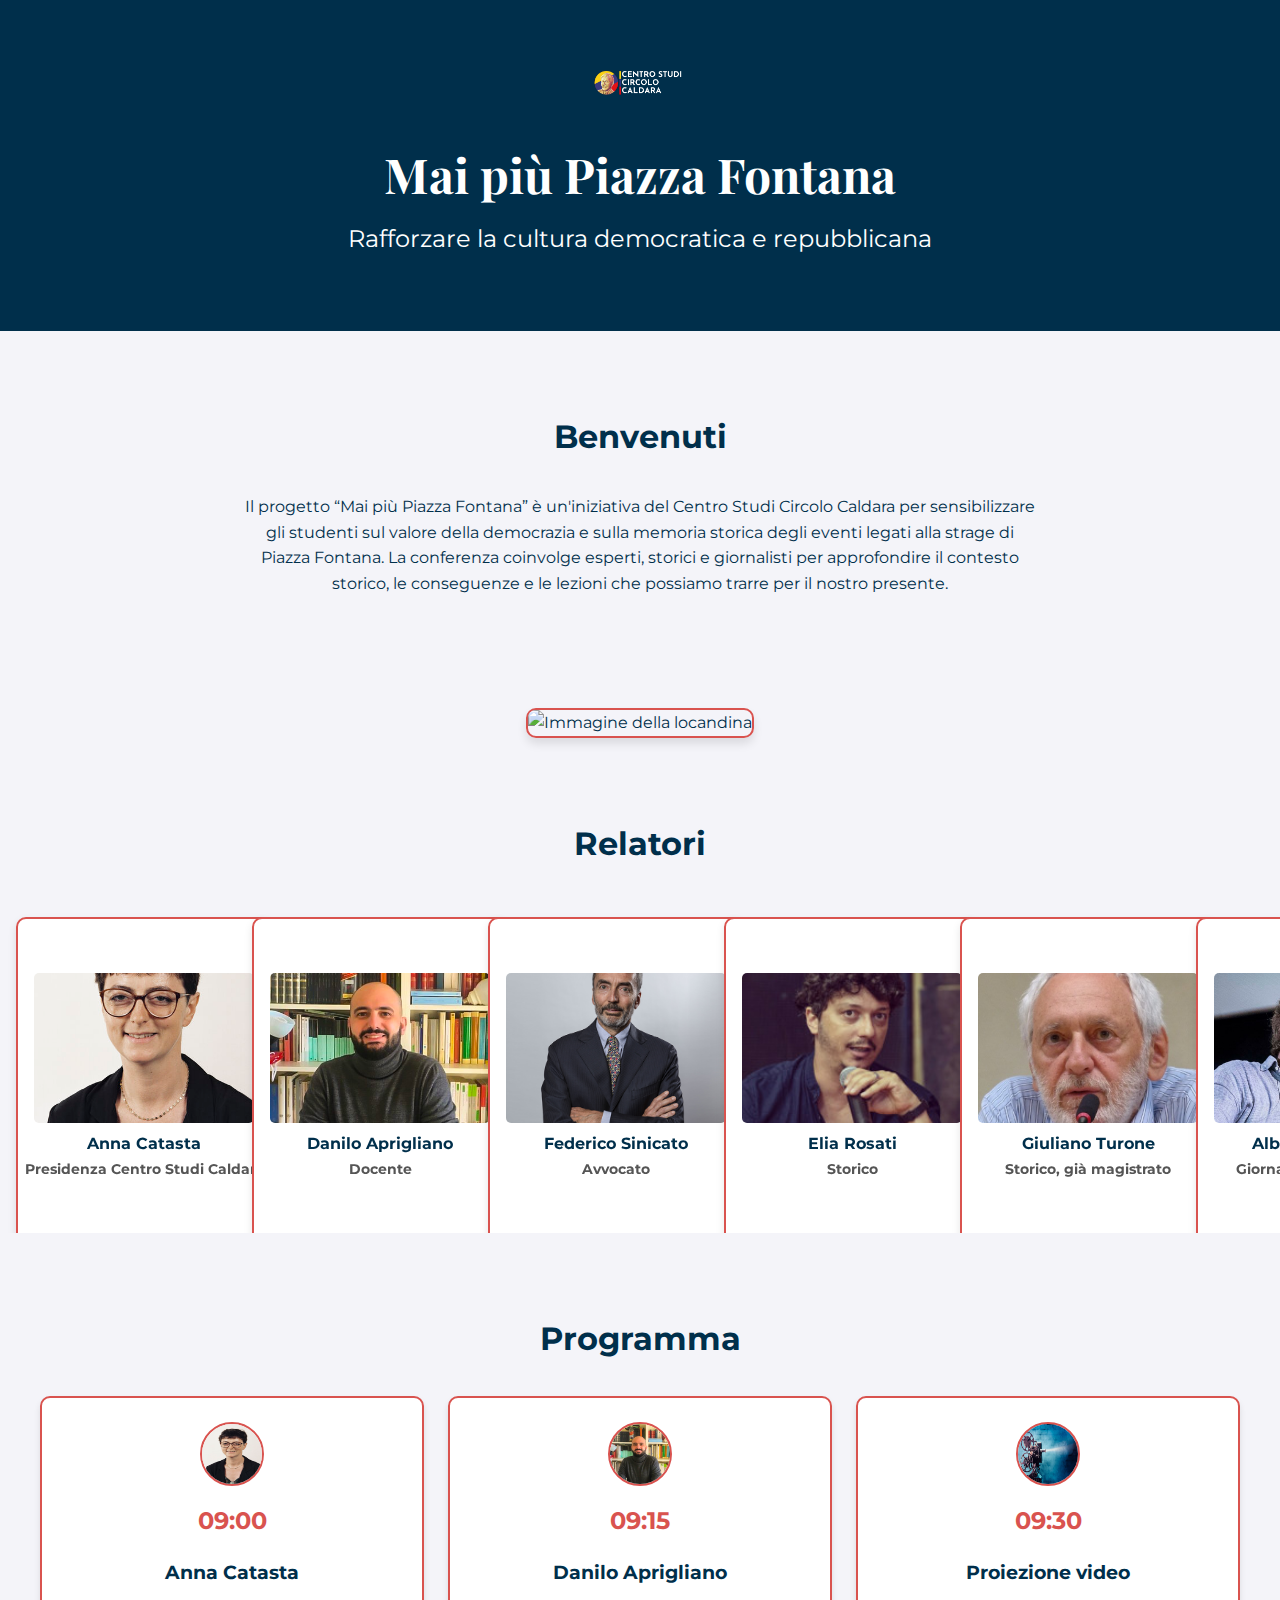
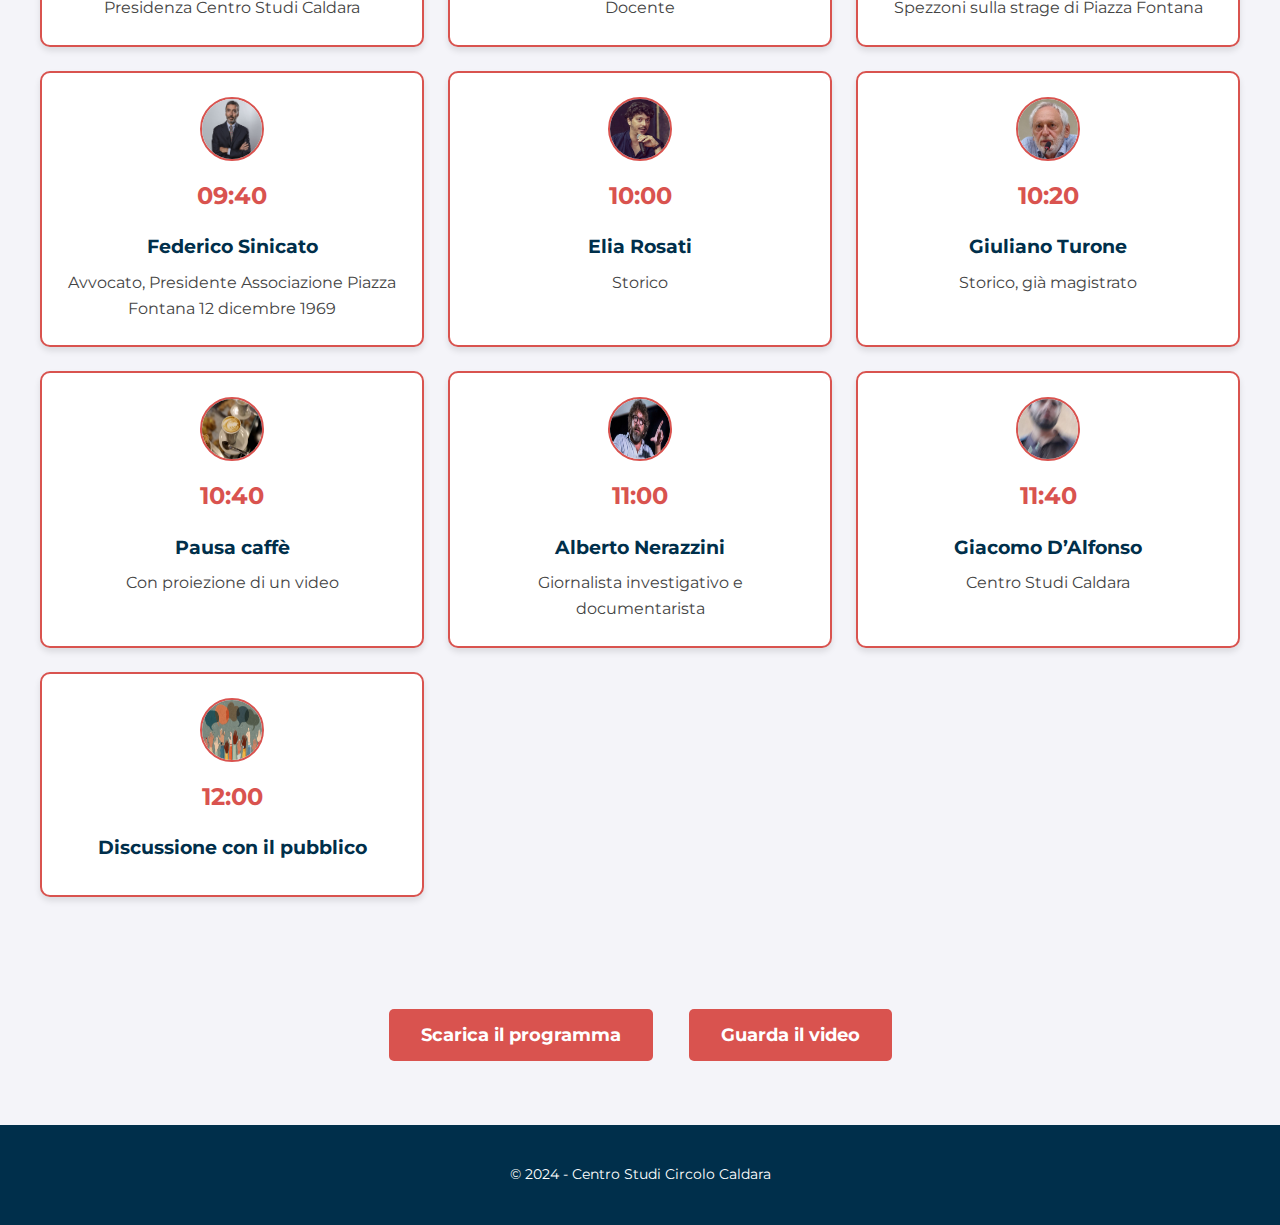
==== commit da7f72af: "Update index.html" ====
--- a/docs/index.html
+++ b/docs/index.html
@@ -120,17 +120,17 @@
 		      <div class="card-back">
 		        <p>Giornalista investigativo e documentarista, autore di inchieste su temi di cronaca, politica e società. Collaboratore di alcune delle principali testate italiane.</p>
 		      </div>
-			  <div class="item">
-			    <div class="card">
-			      <div class="card-front">
-			        <img src="images/icons/giacomo-dalfonso.jpg" alt="Giacomo D'Alfonso">
-			        <p>Giacomo D'Alfonso<br><span>Centro Studi Caldara</span></p>
-			      </div>
-			      <div class="card-back">
-			        <p>Giacomo D'Alfonso è un membro attivo del Centro Studi Caldara, impegnato nella ricerca storica e nella promozione di iniziative culturali legate alla memoria democratica e alla partecipazione civica.</p>
-			      </div>
-			    </div>
-			  </div>
+		    </div>
+		  </div>
+		  <div class="item">
+		    <div class="card">
+		      <div class="card-front">
+		        <img src="images/icons/giacomo-dalfonso.jpg" alt="Giacomo D'Alfonso">
+		        <p>Giacomo D'Alfonso<br><span>Centro Studi Caldara</span></p>
+		      </div>
+		      <div class="card-back">
+		        <p>Giacomo D'Alfonso è un membro attivo del Centro Studi Caldara, impegnato nella ricerca storica e nella promozione di iniziative culturali legate alla memoria democratica e alla partecipazione civica.</p>
+		      </div>
 		    </div>
 		  </div>
 		</div> <!-- Fine del carousel -->
--- a/docs/style.css
+++ b/docs/style.css
@@ -153,11 +153,12 @@
 
 .scroll-stack {
   display: flex;
-  gap: 1rem; /* Riduce la distanza tra le cards */
-  overflow-x: auto;
-  scroll-snap-type: x mandatory;
+  gap: 1rem; /* Distanza tra le cards */
+  overflow-x: auto; /* Abilita lo scorrimento orizzontale */
+  scroll-snap-type: x mandatory; /* Forza l'ancoraggio delle cards */
   padding: 1rem;
   scroll-padding-inline: 1rem;
+  white-space: nowrap; /* Impedisce che le cards vadano su più righe */
 }
 
 .item {
@@ -233,4 +234,9 @@
   margin: 2rem 0; /* Aggiunge spazio sopra e sotto il titolo */
   color: #002F4B; /* Colore del testo in linea con la palette */
   font-weight: bold;
+}
+#carousel {
+  width: 100%;
+  max-width: 100%;
+  overflow-x: auto;
 }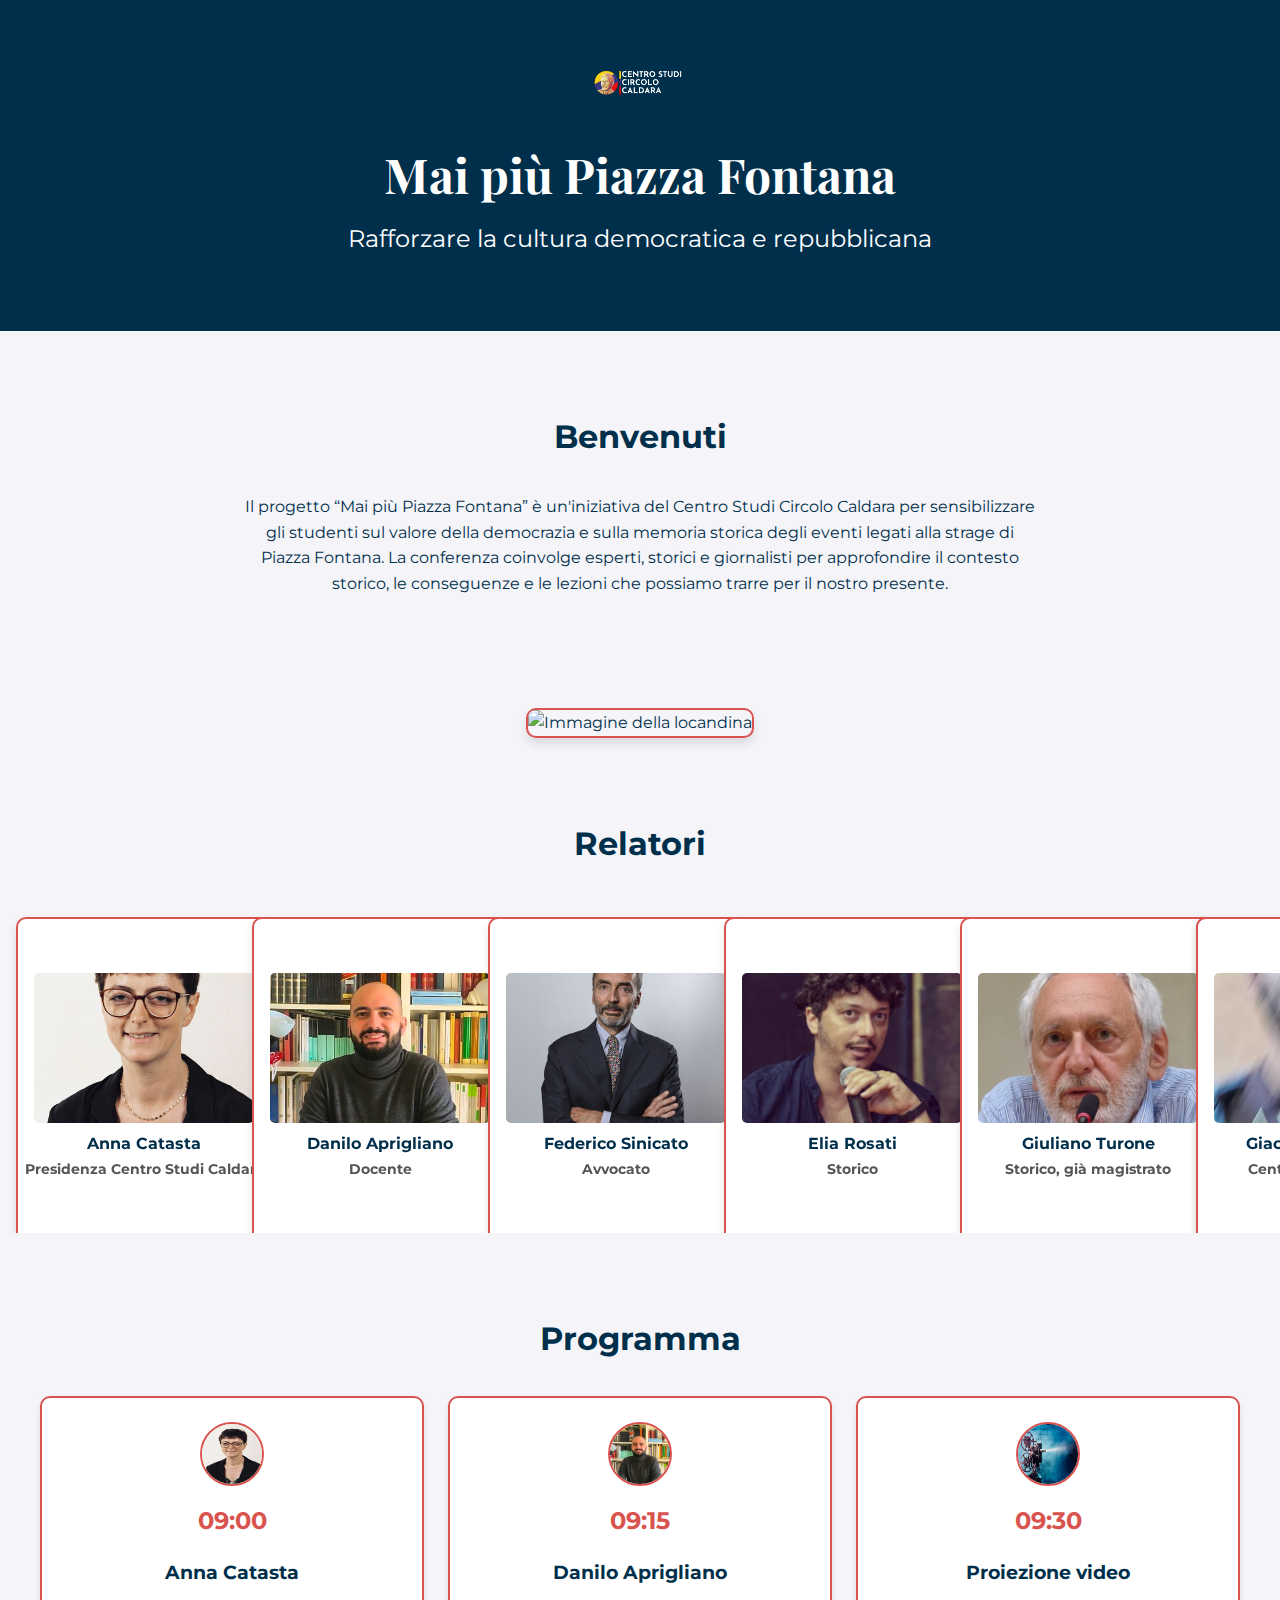
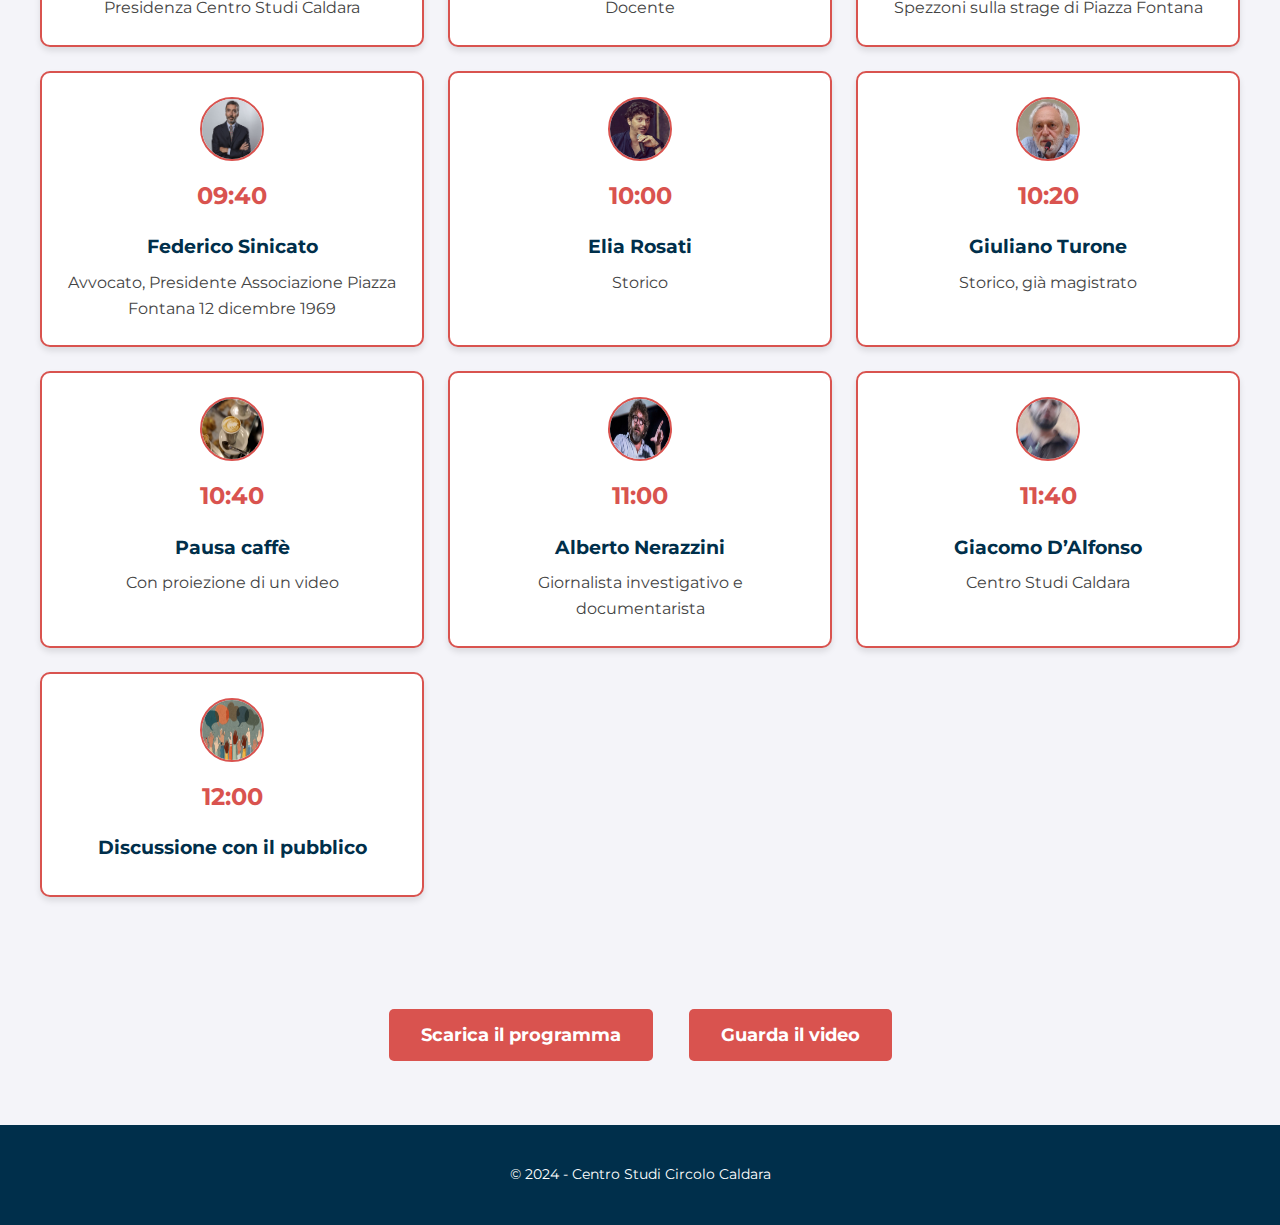
==== commit 09fd3273: "Update index.html" ====
--- a/docs/index.html
+++ b/docs/index.html
@@ -120,17 +120,17 @@
 		      <div class="card-back">
 		        <p>Giornalista investigativo e documentarista, autore di inchieste su temi di cronaca, politica e società. Collaboratore di alcune delle principali testate italiane.</p>
 		      </div>
-		    </div>
-		  </div>
-		  <div class="item">
-		    <div class="card">
-		      <div class="card-front">
-		        <img src="images/icons/giacomo-dalfonso.jpg" alt="Giacomo D'Alfonso">
-		        <p>Giacomo D'Alfonso<br><span>Centro Studi Caldara</span></p>
-		      </div>
-		      <div class="card-back">
-		        <p>Giacomo D'Alfonso è un membro attivo del Centro Studi Caldara, impegnato nella ricerca storica e nella promozione di iniziative culturali legate alla memoria democratica e alla partecipazione civica.</p>
-		      </div>
+			  <div class="item">
+			    <div class="card">
+			      <div class="card-front">
+			        <img src="images/icons/giacomo-dalfonso.jpg" alt="Giacomo D'Alfonso">
+			        <p>Giacomo D'Alfonso<br><span>Centro Studi Caldara</span></p>
+			      </div>
+			      <div class="card-back">
+			        <p>Giacomo D'Alfonso è un membro attivo del Centro Studi Caldara, impegnato nella ricerca storica e nella promozione di iniziative culturali legate alla memoria democratica e alla partecipazione civica.</p>
+			      </div>
+			    </div>
+			  </div>
 		    </div>
 		  </div>
 		</div> <!-- Fine del carousel -->
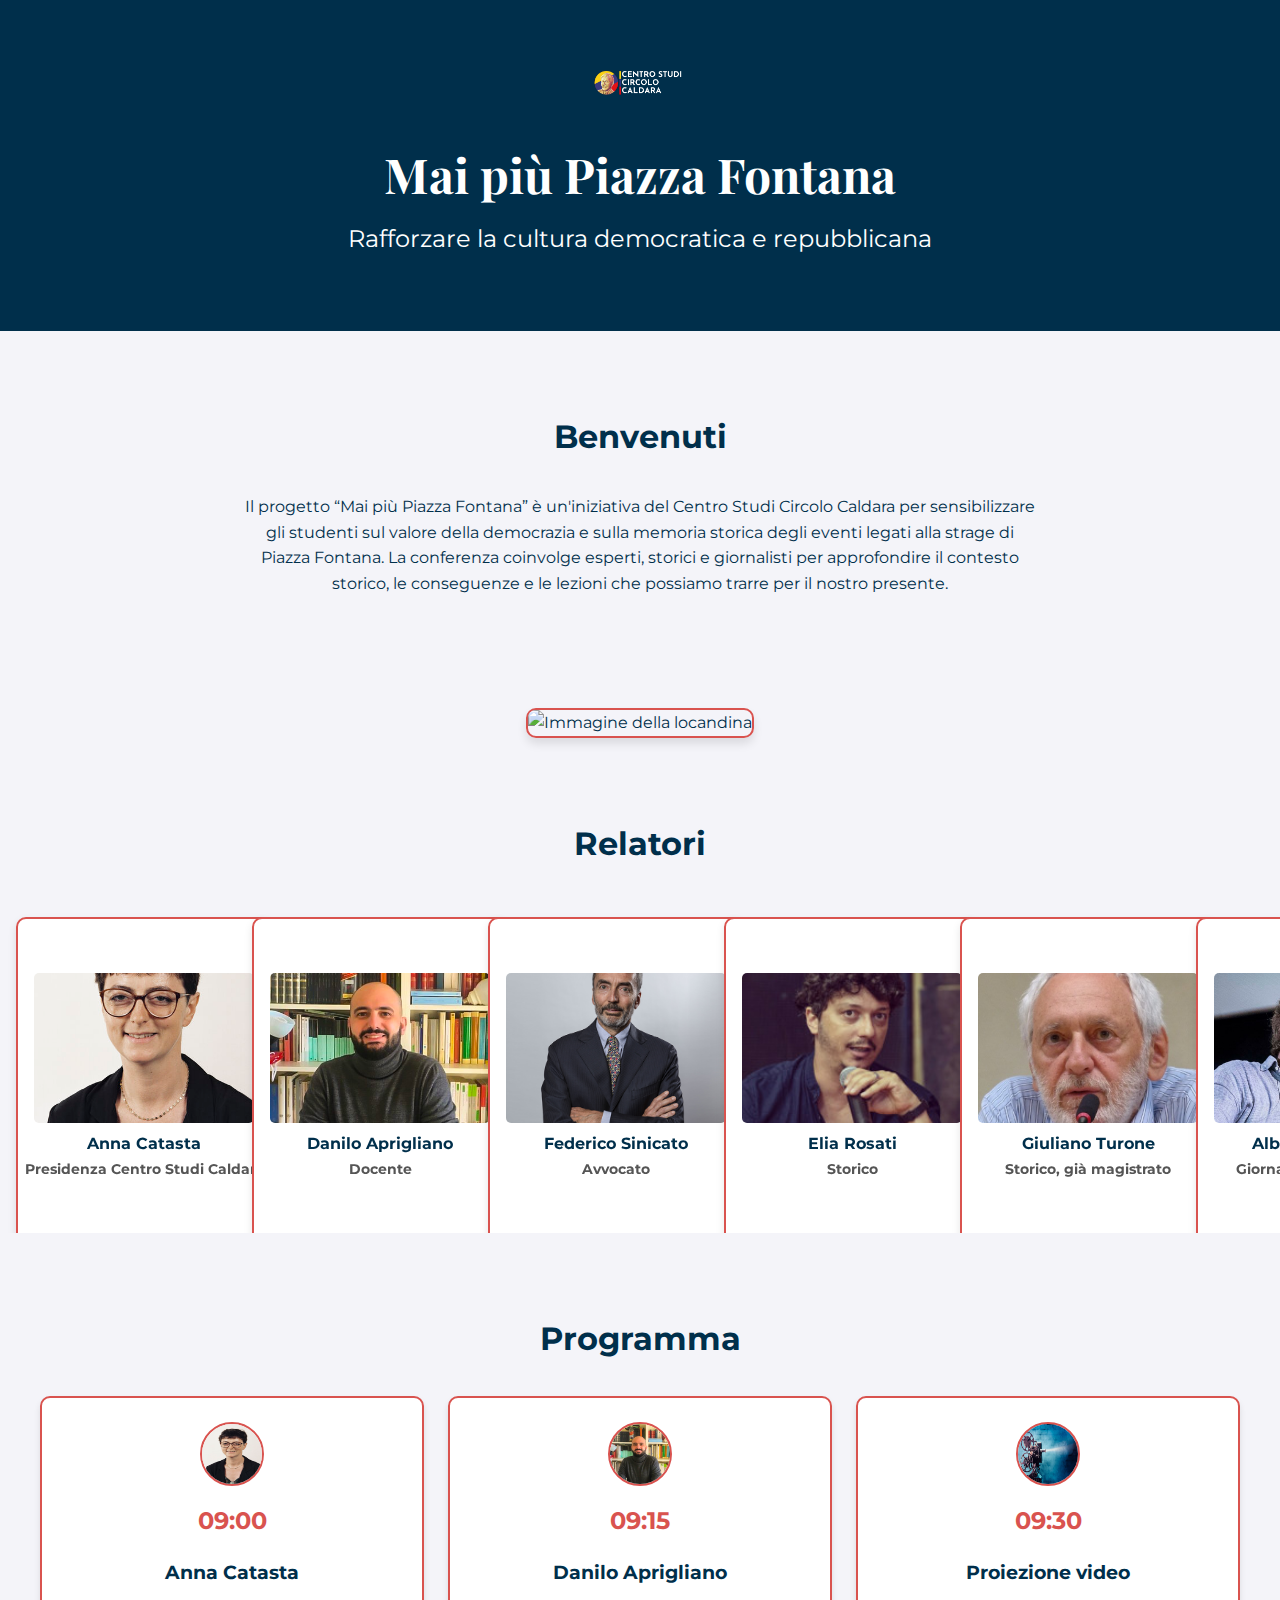
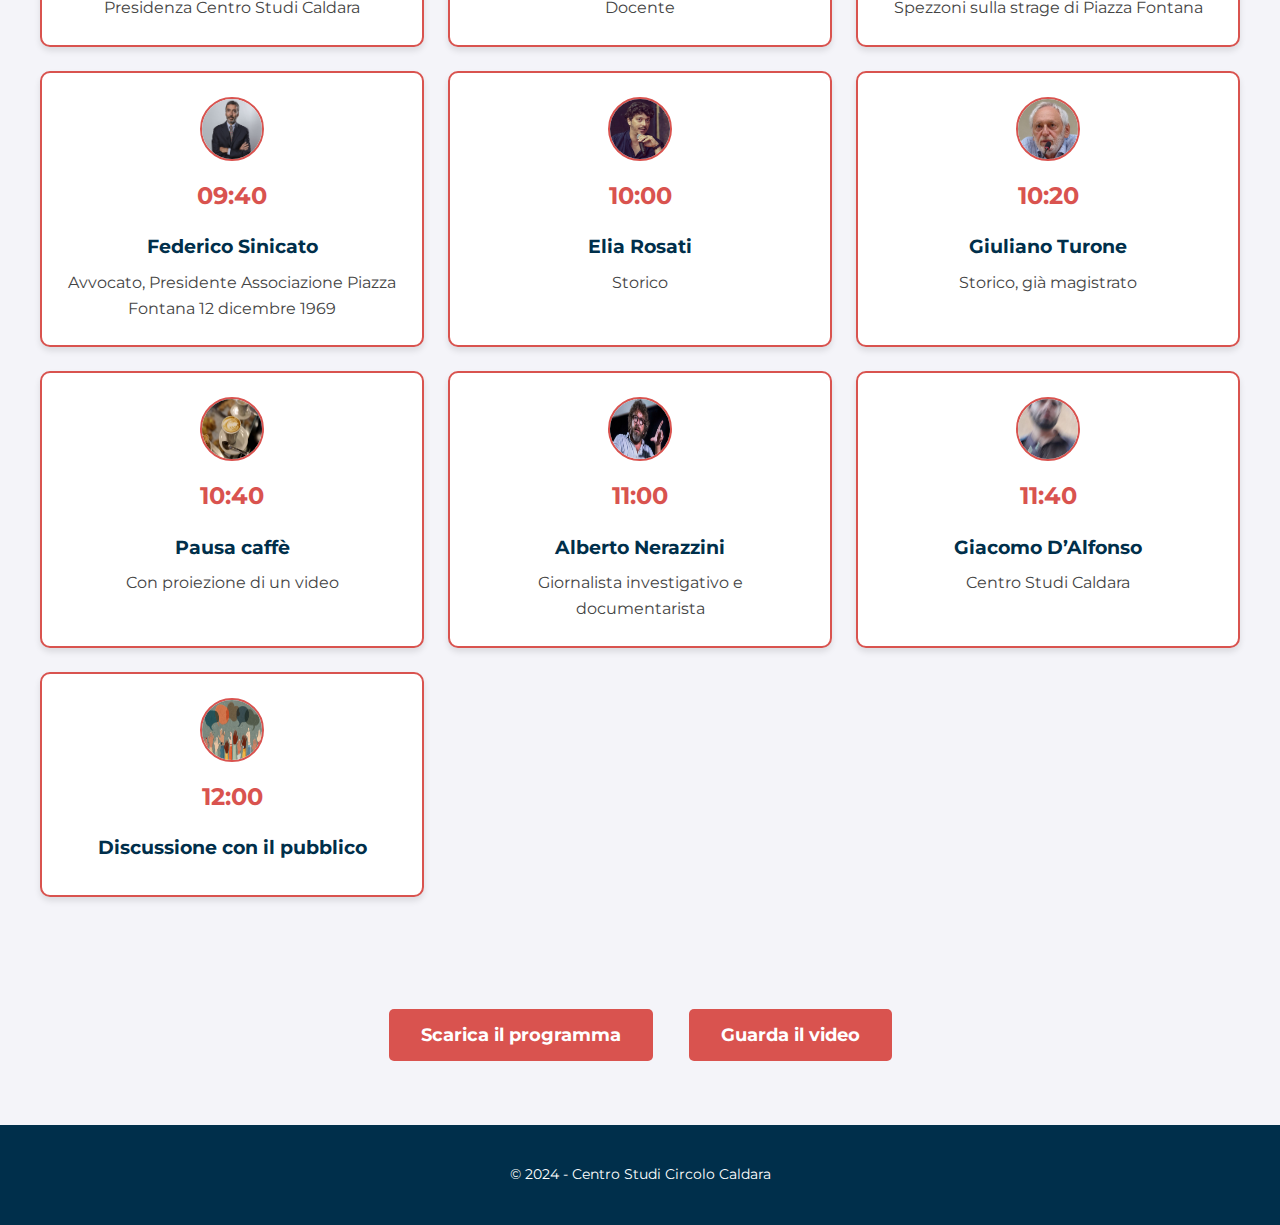
==== commit 964d787b: "Update index.html" ====
--- a/docs/index.html
+++ b/docs/index.html
@@ -119,17 +119,19 @@
 		      </div>
 		      <div class="card-back">
 		        <p>Giornalista investigativo e documentarista, autore di inchieste su temi di cronaca, politica e società. Collaboratore di alcune delle principali testate italiane.</p>
-		      </div>
-			  <div class="item">
-			    <div class="card">
-			      <div class="card-front">
-			        <img src="images/icons/giacomo-dalfonso.jpg" alt="Giacomo D'Alfonso">
-			        <p>Giacomo D'Alfonso<br><span>Centro Studi Caldara</span></p>
-			      </div>
-			      <div class="card-back">
-			        <p>Giacomo D'Alfonso è un membro attivo del Centro Studi Caldara, impegnato nella ricerca storica e nella promozione di iniziative culturali legate alla memoria democratica e alla partecipazione civica.</p>
 			      </div>
 			    </div>
+			  </div>
+			  <div class="item">
+			      <div class="card">
+			          <div class="card-front">
+			              <img src="images/icons/giacomo-dalfonso.jpg" alt="Giacomo D'Alfonso">
+			              <p>Giacomo D'Alfonso<br><span>Centro Studi Caldara</span></p>
+			          </div>
+			          <div class="card-back">
+			              <p>Giacomo D'Alfonso è un membro attivo del Centro Studi Caldara, impegnato nella ricerca storica e nella promozione di iniziative culturali legate alla memoria democratica e alla partecipazione civica.</p>
+			          </div>
+			      </div>
 			  </div>
 		    </div>
 		  </div>
--- a/docs/style.css
+++ b/docs/style.css
@@ -168,9 +168,9 @@
 
 .card {
   position: relative;
-  width: 220px;
-  height: 300px;
-  perspective: 1000px; /* Aggiunge profondità 3D */
+  width: 220px; /* Larghezza standard */
+  height: 300px; /* Altezza consistente */
+  perspective: 1000px; /* Effetto 3D */
 }
 
 .card-front, .card-back {
@@ -214,11 +214,31 @@
 }
 
 .card-back {
-  background-color: #D9534F;
-  color: white;
-  transform: rotateY(180deg); /* Ruota di 180° */
+  background-color: #D9534F; /* Colore di sfondo */
+  color: white; /* Testo bianco */
+  transform: rotateY(180deg); /* Retro della card */
   border-radius: 10px;
   padding: 1rem;
+  display: flex;
+  flex-direction: column;
+  align-items: center;
+  justify-content: center; /* Centra verticalmente */
+  text-align: center;
+  box-shadow: 0 4px 8px rgba(0, 0, 0, 0.2); /* Ombreggiatura */
+  overflow-y: auto; /* Scorrimento per contenuti lunghi */
+  height: 100%; /* Mantieni l'altezza coerente */
+}
+
+.card-back p {
+  font-size: 1rem; /* Dimensione testo */
+  line-height: 1.4; /* Spaziatura tra le righe */
+  margin: 0;
+  padding: 0.5rem;
+  font-weight: 400; /* Testo normale */
+  max-width: 90%; /* Limita larghezza massima */
+  word-break: break-word; /* Spezza le parole troppo lunghe */
+  overflow-wrap: break-word; /* Compatibilità extra */
+  text-align: justify; /* Allinea il testo */
 }
 
 .card:hover .card-front {
